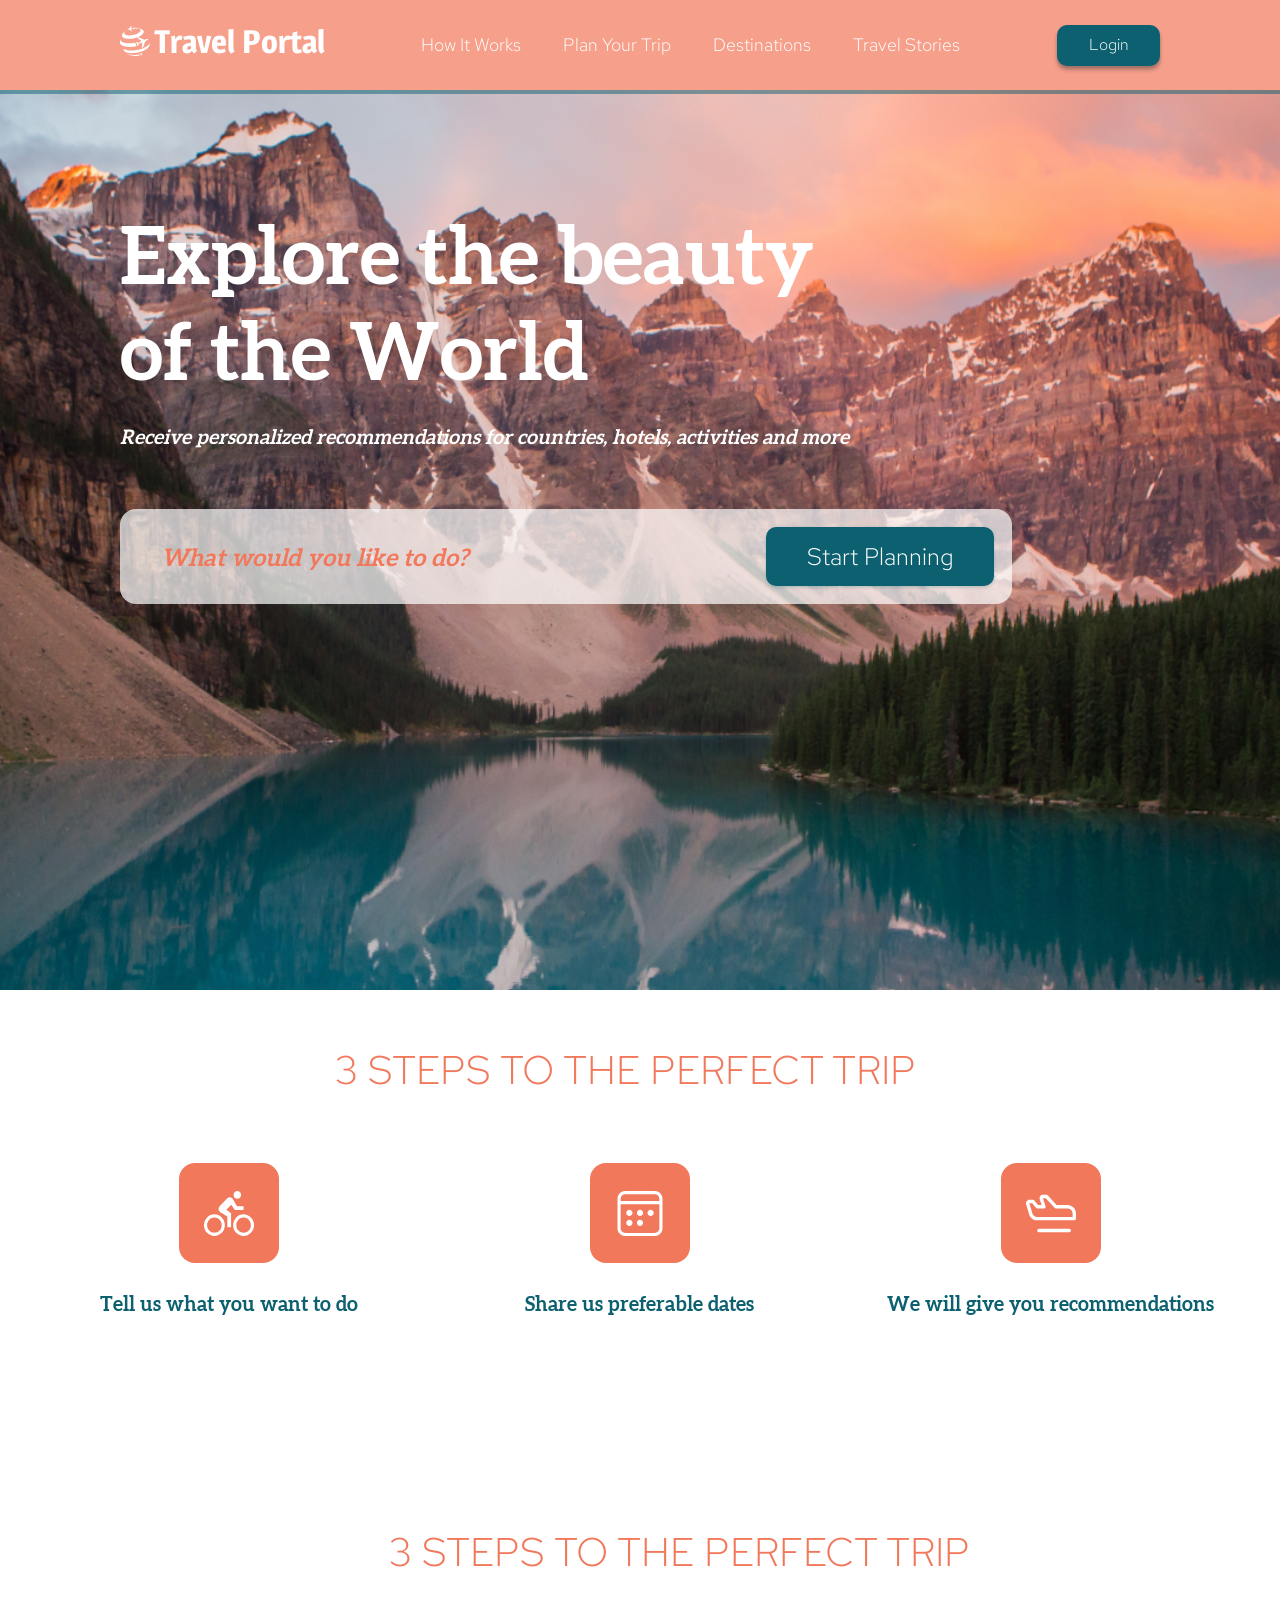
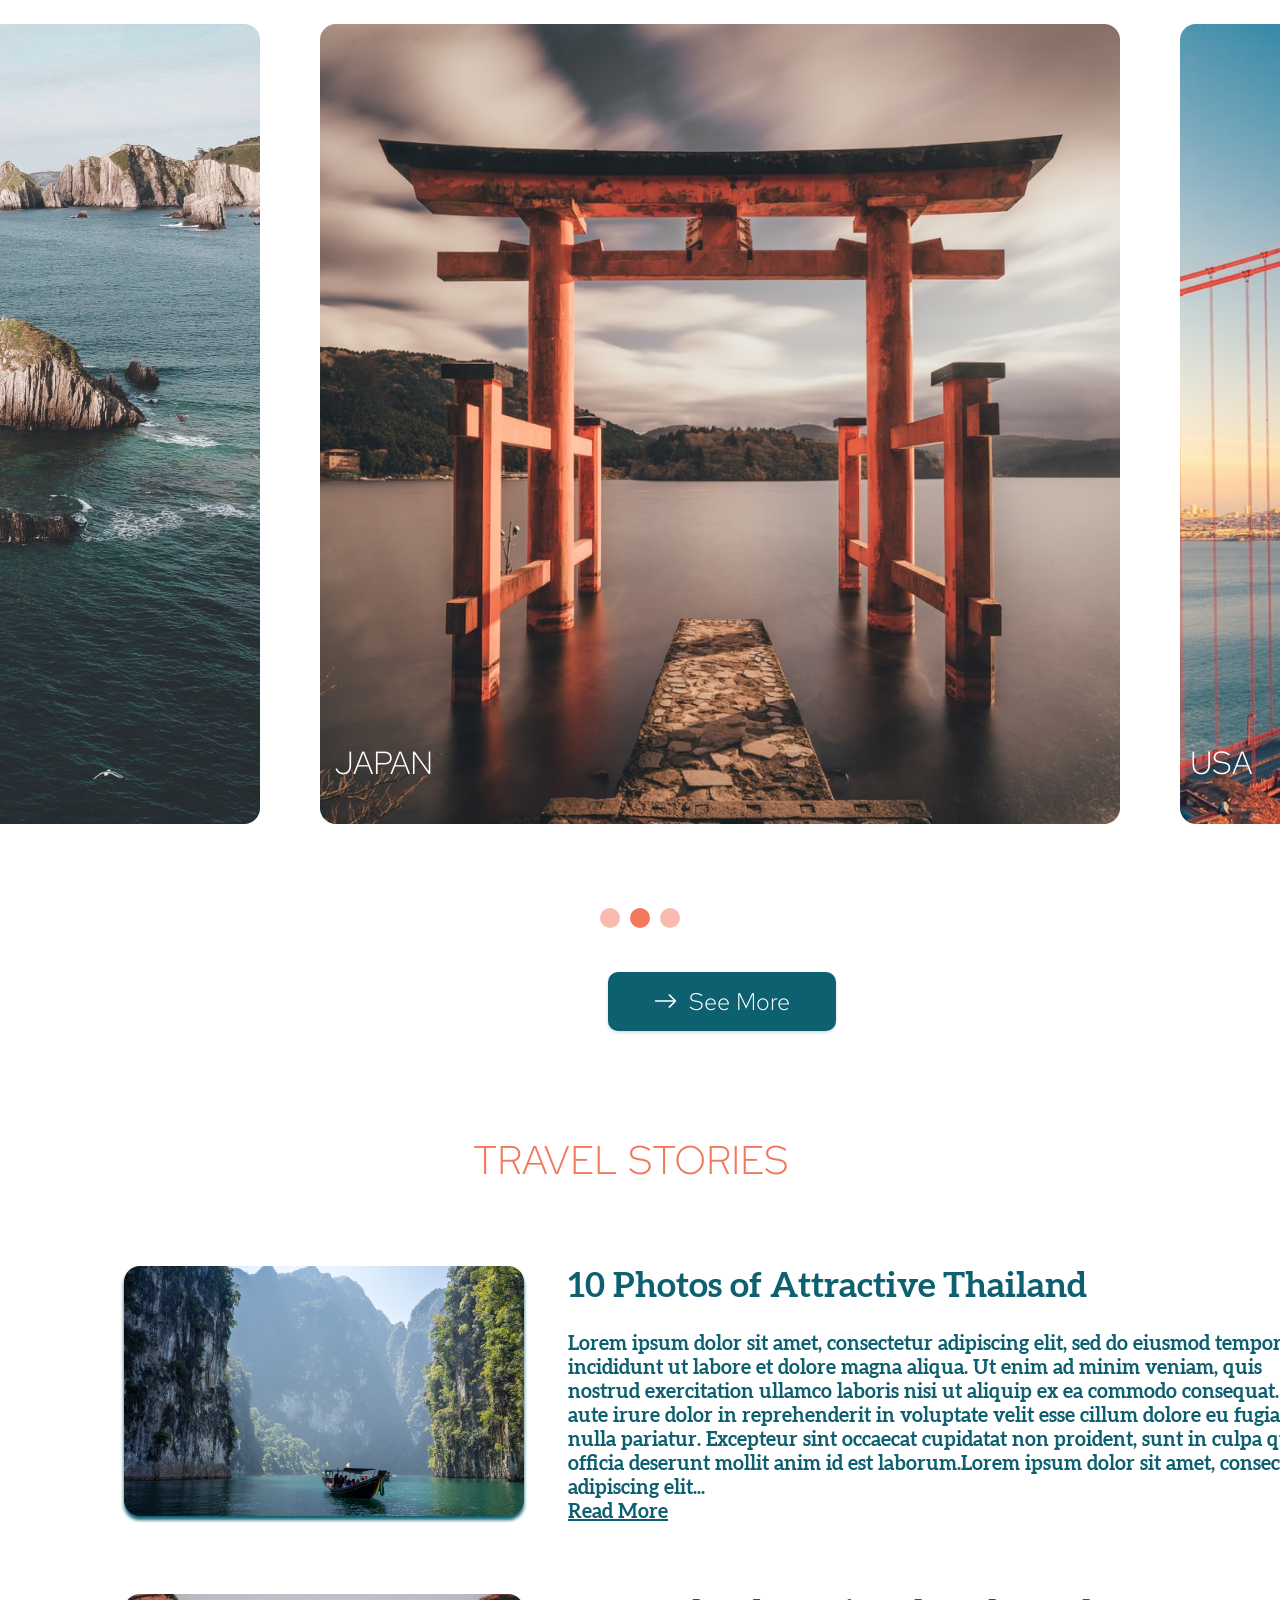
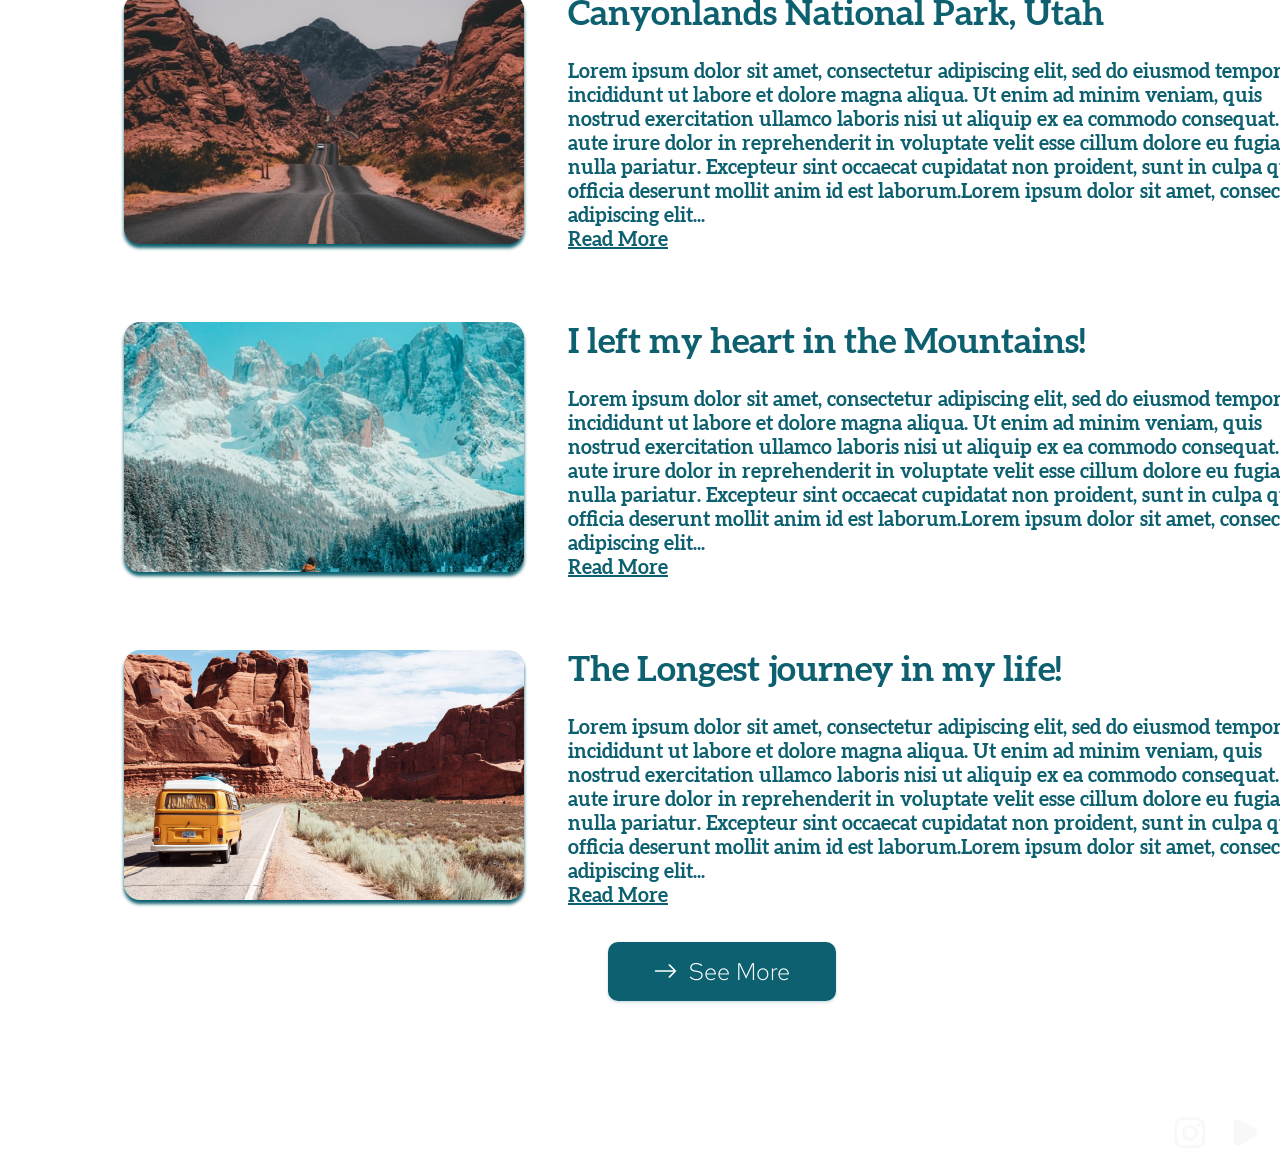
==== travel/index.html @ 7417e489 "docs: create file travel" ====
<!DOCTYPE html>
<html lang="en">

<head>
    <meta charset="UTF-8">
    <meta http-equiv="X-UA-Compatible" content="IE=edge">
    <meta name="viewport" content="width=device-width, initial-scale=1.0">
    <title>travel</title>
    <link rel="icon" href="./images/favicon.ico" type="image/x-icon">
    <link rel="stylesheet" href="./style.css">
    <script defer src="./script.js"></script>
</head>

<body>
    <header class="header">
        <div class="wrapper">
            <div class="header__wrapper">
                <div class="header__logo">
                    <a class="header__logo-link" href="/">
                        <img class="header__logo-pic" src="./images/logo.svg" alt="Travel Portal">
                        <span class="header__logo-name">Travel Portal</span>
                    </a>
                </div>

                <nav class="header__nav">
                    <ul class="header__list">
                        <li class="header__item">
                            <a class="header__link js-scroll" href="#articles">How It Works</a>
                        </li>
                        <li class="header__item">
                            <a class="header__link js-scroll" href="#locations">Plan Your Trip</a>
                        </li>
                        <li class="header__item">
                            <a class="header__link js-scroll" href="#videos">Destinations</a>
                        </li>
                        <li class="header__item">
                            <a class="header__link js-scroll" href="#sign-in">Travel Stories</a>
                        </li>
                    </ul>
                </nav>

                <div class="header__btn">
                    <button class="header__btn-login" type="submit" value="Login">Login</button>
                </div>
            </div>
        </div>
    </header>

    <main class="main">
        <section class="intro" id="sign-in">
            <div class="wrapper">
                <div class="intro__container">
                    <h1 class="intro__title">
                        Explore the beauty of the World
                    </h1>
                    <p class="intro__subtitle">
                        Receive personalized recommendations for countries, hotels, activities and more
                    </p>
                    <form class="search-form">
                        <fieldset class="serach-form__wrap">
                            <p class="search-form__info">
                                <input class="search-form__field" type="text" name="user-like-to-do"
                                    placeholder="What would you like to do?">
                                <button class="search-form__submit" type="submit">Start Planning</button>
                            </p>
                        </fieldset>
                    </form>
                </div>
            </div>
        </section>
    </main>

    <section class="steps">
        <div class="wrapper">
            <div class="steps__container">
                <h2 class="steps__title">
                    3 STEPS TO THE PERFECT TRIP
                </h2>
                <div class="steps__cards">
                    <div class="steps__card">
                        <div class="steps__card-pic">
                            <img class="steps__card-thumb" src="./images/bike.svg" alt="Tell us what you want to do">
                        </div>
                        <div class="steps__container-card-title">
                            <h3 class="steps__card-title">
                                Tell us what you want to do
                            </h3>
                        </div>
                    </div>
                    <div class="steps__card">
                        <div class="steps__card-pic">
                            <img class="steps__card-thumb" src="./images/calculator.svg"
                                alt="Share us preferable dates">
                        </div>
                        <div class="steps__container-card-title">
                            <h3 class="steps__card-title">
                                Share us preferable dates
                            </h3>
                        </div>
                    </div>
                    <div class="steps__card">
                        <div class="steps__card-pic">
                            <img class="steps__card-thumb" src="./images/airplane.svg"
                                alt="We will give you recommendations">
                        </div>
                        <div class="steps__container-card-title">
                            <h3 class="steps__card-title">
                                We will give you recommendations
                            </h3>
                        </div>
                    </div>
                </div>
            </div>
        </div>
    </section>

    <section class="destinations">
        <div class="wrapper">
            <h2 class="destinations__title">
                3 STEPS TO THE PERFECT TRIP
            </h2>
            <div class="destinations__container">
                <div class="destinations__line">
                    <div class="destinations__slide">
                        <img class="destinations__line-img" src="./images/slaid1.png">
                    </div>
                    <div class="destinations__slide active">
                        <img class="destinations__img" src="./images/slaid3.png">
                        <span class="destinations__img-JAPAN">JAPAN</span> 
                    </div>
                    <div class="destinations__slide destinations__slide-USA">
                        <span class="destinations__img-USA">USA</span> 
                        <img src="./images/slaid2.png">
                    </div>
                </div>
            </div>
            <div class="destinations__dots">
                <span class="destinations__dot"></span>
                <span class="destinations__dot destinations__dot_active"></span>
                <span class="destinations__dot"></span>
            </div>
            <button class="stories__card-btn btn" type="submit">
                <img class="stories__card-arrow" src="./images/SeeMore.svg" alt=""><span>See More</span>
            </button>
        </div>
    </section>

    <section class="stories">
        <h2 class="stories__title">
            TRAVEL STORIES
        </h2>
        <div class="wrapper-full">
            <div class="stories__container">
                <div class="stories__card">
                    <div class="stories__card-pic">
                        <img class="stories__card-thumb" src="./images/Thailand.png"
                            alt="10 Photos of Attractive Thailand">
                    </div>
                    <div class="stories__info">
                        <h3 class="stories__card-title">
                            10 Photos of Attractive Thailand
                        </h3>
                        <p class="stories__card-desc">
                            Lorem ipsum dolor sit amet, consectetur adipiscing elit, sed do eiusmod tempor
                            incididunt ut labore et dolore magna aliqua. Ut enim ad minim veniam, quis nostrud
                            exercitation ullamco laboris nisi ut aliquip ex ea commodo consequat. Duis aute
                            irure
                            dolor in reprehenderit in voluptate velit esse cillum dolore eu fugiat nulla
                            pariatur.
                            Excepteur sint occaecat cupidatat non proident, sunt in culpa qui officia deserunt
                            mollit anim id est laborum.Lorem ipsum dolor sit amet, consectetur adipiscing
                            elit...
                        </p>
                        <a class="stories__card-link"><b>Read More</b></a>
                    </div>
                </div>
                <div class="stories__card">
                    <div class="stories__card-pic">
                        <img class="stories__card-thumb" src="./images/NationalPark.png"
                            alt="Canyonlands National Park, Utah">
                    </div>
                    <div class="stories__info">
                        <h3 class="stories__card-title">
                            Canyonlands National Park, Utah
                        </h3>
                        <p class="stories__card-desc">
                            Lorem ipsum dolor sit amet, consectetur adipiscing elit, sed do eiusmod tempor
                            incididunt ut labore et dolore magna aliqua. Ut enim ad minim veniam, quis nostrud
                            exercitation ullamco laboris nisi ut aliquip ex ea commodo consequat. Duis aute
                            irure
                            dolor in reprehenderit in voluptate velit esse cillum dolore eu fugiat nulla
                            pariatur.
                            Excepteur sint occaecat cupidatat non proident, sunt in culpa qui officia deserunt
                            mollit anim id est laborum.Lorem ipsum dolor sit amet, consectetur adipiscing
                            elit...
                        </p>
                        <a class="stories__card-link"><b>Read More</b></a>
                    </div>
                </div>
                <div class="stories__card">
                    <div class="stories__card-pic">
                        <img class="stories__card-thumb" src="./images/Mountains.png"
                            alt="I left my heart in the Mountains!">
                    </div>
                    <div class="stories__info">
                        <h3 class="stories__card-title">
                            I left my heart in the Mountains!
                        </h3>
                        <p class="stories__card-desc">
                            Lorem ipsum dolor sit amet, consectetur adipiscing elit, sed do eiusmod tempor
                            incididunt ut labore et dolore magna aliqua. Ut enim ad minim veniam, quis nostrud
                            exercitation ullamco laboris nisi ut aliquip ex ea commodo consequat. Duis aute
                            irure
                            dolor in reprehenderit in voluptate velit esse cillum dolore eu fugiat nulla
                            pariatur.
                            Excepteur sint occaecat cupidatat non proident, sunt in culpa qui officia deserunt
                            mollit anim id est laborum.Lorem ipsum dolor sit amet, consectetur adipiscing
                            elit...
                        </p>
                        <a class="stories__card-link"><b>Read More</b></a>
                    </div>
                </div>
                <div class="stories__card">
                    <div class="stories__card-pic">
                        <img class="stories__card-thumb" src="./images/Journey.png"
                            alt="The Longest journey in my life!">
                    </div>
                    <div class="stories__info">
                        <h3 class="stories__card-title">
                            The Longest journey in my life!
                        </h3>
                        <p class="stories__card-desc">
                            Lorem ipsum dolor sit amet, consectetur adipiscing elit, sed do eiusmod tempor
                            incididunt ut labore et dolore magna aliqua. Ut enim ad minim veniam, quis nostrud
                            exercitation ullamco laboris nisi ut aliquip ex ea commodo consequat. Duis aute
                            irure
                            dolor in reprehenderit in voluptate velit esse cillum dolore eu fugiat nulla
                            pariatur.
                            Excepteur sint occaecat cupidatat non proident, sunt in culpa qui officia deserunt
                            mollit anim id est laborum.Lorem ipsum dolor sit amet, consectetur adipiscing
                            elit...
                        </p>
                        <a class="stories__card-link"><b>Read More</b></a>
                    </div>
                </div>
                <button class="stories__card-btn" type="submit">
                    <img class="stories__card-arrow" src="./images/SeeMore.svg" alt=""><span>See More</span>
                </button>
            </div>
            <div class="footer">
                <div class="footer__copyright">
                    <p>All Rights Reserved © Travel Portal</p>
                </div>
                <div class="footer__social">
                    <a class="footer__social-link" href="#">
                        <img class="footer__social-img" src="./images/insta.svg" alt="instagram">
                    </a>
                    <a class="footer__social-link" href="#">
                        <img class="footer__social-img" src="./images/youTube.svg" alt="instagram">
                    </a>
                    <a class="footer__social-link" href="#">
                        <img class="footer__social-img" src="./images/twitter.svg" alt="instagram">
                    </a>
                </div>
            </div>
        </div>
    </section>

</body>

</html>
---- travel/style.css ----
* {
    padding: 0;
    margin: 0;
    border: 0;
}

*,
*:before,
*:after {
    -moz-box-sizing: border-box;
    -webkit-box-sizing: border-box;
    box-sizing: border-box;
}

:focus,
:active {
    outline: none;
}

a:focus,
a:active {
    outline: none;
}

nav,
footer,
header,
aside {
    display: block;
}

html,
body {
    height: 100%;
    width: 100%;
    font-size: 100%;
    line-height: 1;
    font-size: 14px;
    -ms-text-size-adjust: 100%;
    -moz-text-size-adjust: 100%;
    -webkit-text-size-adjust: 100%;
}

input,
button,
textarea {
    font-family: inherit;
}

input::-ms-clear {
    display: none;
}

button {
    cursor: pointer;
}

button::-moz-focus-inner {
    padding: 0;
    border: 0;
}

a,
a:visited {
    text-decoration: none;
    color: inherit;
}

a:hover {
    text-decoration: none;
}

ul li {
    list-style: none;
}

img {
    vertical-align: top;
}

h1,
h2,
h3,
h4,
h5,
h6 {
    font-size: inherit;
    font-weight: inherit;
}

@font-face {
    font-family: 'Aleo';
    src: url(./fonts/Aleo.ttf);
    font-weight: normal;
    font-style: normal;
}

@font-face {
    font-family: 'Magra';
    src: url(./fonts/Magra.ttf);
    font-weight: normal;
    font-style: normal;
}

@font-face {
    font-family: 'RedHatText';
    src: url(./fonts/RedHatText.ttf);
    font-weight: normal;
    font-style: normal;
}

body {
    margin: 0 auto;
}

/* img {
    max-width: 1440px;;
    height: auto;
} */

.wrapper {
    max-width: 1440px;
    margin: 0 auto;
    min-height: 100%;
    display: flex;
    flex-direction: column;
}

.header{
    top: 0;
    left: 0;
    width: 100%;
    z-index: 999;
}

.header__wrapper{
    height: 100%;
    display: flex;
    flex-wrap: wrap;
    align-items: center;
    justify-content: space-between;
    background: rgba(242, 120, 92, 0.7);
    box-shadow: 0px 4px rgba(13, 96, 111, 0.5);
    height: 90px;
}

.header__logo {
    line-height: 31px;
    perspective: 600px;
    padding-left: 120px;
}

.header__logo-pic {
    object-fit: contain;
    max-width: 100%;
}

.header__logo-name {
    font-family: 'Magra';
    font-weight: 600;
    font-size: 32px;
    border-radius: nullpx;
    color: #FFFFFF;
}

.header__nav {
    color: #FFFFFF;
    font-size: 16px;
    line-height: 21.17px;
}

.header__list{
    display: flex;
    flex-wrap: wrap;
    gap: 42px;
}

.header__item{
    font-family: 'RedHatText';
    font-weight: 500;
    font-size: 16px;
    color: rgba(255, 255, 255, 1);
}

.header__item:last-child{
    margin-right: 0;
}

.header__link{
    width: 100%;
    height: 100%;
    font-size: 18px;
    line-height: 24px;
    color: white;
    text-decoration: none;
}

.header__btn {
    padding-right: 120px;
    font-family: 'RedHatText';
    font-weight: 500;
    font-size: 16px;
    line-height: 21.17px;
    text-align: center;
}

.header__btn-login {
    font-family: 'RedHatText';
    font-weight: 500;
    font-size: 16px;
    line-height: 21.17px;
    width: 103px;
    height: 41px;
    border-radius: 10px;
    color: #FFFFFF;
    background: #0D606F;
    box-shadow: 0px 4px 4px rgba(0, 0, 0, 0.25), 0px 2px 3px rgba(13, 96, 111, 0.16);
}

.main {
    flex: 1 1 auto; 
}

.intro {
    margin: 0 auto;
    max-width: 1440px;
    min-height: 100vh;
    background: url(./images/intro-garrett-parker.png) no-repeat center;
    background-size: cover;
}

.intro__container {
    width: 892px;
    height: 422px;
    padding-top: 122px;
    padding-left: 120px;
}

.intro__title {
    font-family: 'Aleo';
    font-weight: 700;
    font-size: 80px;
    line-height: 96px;
    color: #FFFFFF;
}

.intro__subtitle {
    font-family: 'Aleo';
    font-weight: 700;
    font-style: italic;
    font-size: 20px;
    line-height: 24px;
    color: #FFFFFF;
    max-width: 723px;
    margin-bottom: 59px;
    margin-top: 22px;
    white-space: nowrap;
}

.search-form__info {
    display: flex;
    justify-content: space-between;
    align-items: center;
    width: 892px;
    height: 95px;
    border-radius: 16px;
    background: rgba(255, 255, 255, 0.7);
}

.search-form__field{
    width: 560px;
    background-size: 22px;
    background: rgba(255, 255, 255, 0);
    margin-right: 60px;
    padding-left: 41px;
    padding-top: 32px;
    padding-bottom: 22px;
}

.search-form__field::placeholder {
    font-family: 'Aleo';
    font-style: italic;
    font-weight: 400;
    font-size: 24px;
    line-height: 29px;
    color: #F2785C;
}

.search-form__submit {
    width: 228px;
    height: 59px;
    margin-right: 18px;
    text-decoration: none;
    background: #0D606F;
    box-shadow: 0px 0px 3px rgba(13, 96, 111, 0.08), 0px 2px 3px rgba(13, 96, 111, 0.16);
    border-radius: 10px;
    font-family: 'RedHatText';
    font-style: normal;
    font-weight: 500;
    font-size: 24px;
    line-height: 32px;
    color: #FFFFFF;
}

.steps {
    margin-bottom: 131px;
    color:#F2785C;
}

.steps__container {
    margin: 0 auto;
    margin-top: 60px;
    width: 1177px;
    height: 247px;
}

.steps__title {
    width: 611px;
    height: 53px;
    margin: 0 auto;
    font-family: RedHatText;
    font-weight: 500;
    font-size: 40px;
    line-height: 53px;
    line-height: 100%;
}

.steps__cards{
    display: grid;
    grid-template-columns: repeat(3, 1fr);
    justify-items: center;
    column-gap: 55px;
    margin-top: 60px;
}

.steps__card {
    width: 100px;
    height: 100px;
    background: #F2785C;
    border-radius: 16px;
}

.steps__card-pic{
    display: flex;
    justify-content: center;
    align-items: center;
    width: 100%;
    height: 100%;
}

.steps__container-card-title {
    display: flex;
    justify-content: center;
    align-content: space-around;
}

.steps__card-thumb {
    width: 50px;
    height: 45px;
}

.steps__card-title {
    font-family: 'Aleo';
    font-style: normal;
    font-weight: 400;
    font-size: 20px;
    line-height: 24px;
    color: rgba(13, 96, 111, 1);
    margin-top: 30px;
    white-space: nowrap;
}

.destinations__title {
    width: 502px;
    height: 53px;
    margin: 0 auto;
    font-family: RedHatText;
    font-weight: 500;
    font-size: 40px;
    line-height: 53px;
    color: #F2785C;
    margin-bottom: 46px;
    margin-top: 97px;
    white-space: nowrap;
}

.destinations__container {
    width: 800px;
    height: 800px;
    margin-bottom: 84px;
}

.destinations__line {
    display: flex;
    gap: 60px;
    width: 2520px;
}

/* .destinations__slide {
    display: none;
} */

.active {
    display: block;
}

.destinations__dots {
    display: flex;
    justify-content: center;
    gap: 10px;
    width: 100%;
    margin-bottom: 40px;
    
}

.destinations__dot {
    width: 20px;
    height: 20px;
    border-radius: 50%;
    background: rgba(242, 120, 92, 0.5);
}

.destinations__dot_active {
    background:rgba(242, 120, 92, 1);
}

.destinations__slide {
    position: relative;
}

.destinations__img-JAPAN {
    position: absolute;
    font-family: 'RedHatText';
    font-style: normal;
    font-weight: 500;
    font-size: 32px;
    line-height: 42px;
    color: #FFFFFF;
    left: calc(50% - 108px/2 - 331px);
    top: calc(50% - 42px/2 + 339px);
}

.destinations__img-USA {
    position: absolute;
    font-family: 'RedHatText';
    font-style: normal;
    font-weight: 500;
    font-size: 32px;
    line-height: 42px;
    color: #FFFFFF;
    left: calc(50% - 400px + 280px);
    top: calc(50% - 42px/2 + 339px);
}


.stories {
    margin-bottom: 131px;
}

.stories__title {
    width: 335px;
    height: 53px;
    margin: 0 auto;
    font-family: RedHatText;
    font-weight: 500;
    font-size: 40px;
    line-height: 53px;
    color: #F2785C;
    margin-bottom: 40px;
}

.wrapper-full {
    object-fit: contain;
    margin: 0 auto;
    width: 1440px;
    margin-bottom: 61px;
    background: url(./images/Rectangle.png) center fixed;
}

.stories__container {
    object-fit: contain;
    margin: 0 auto;
    height: 100%;
    background: url(./images/bg.png) center fixed;
}

.stories__card {
    display: grid;
    grid-template-columns: repeat(2, 1fr);
    column-gap: 40px; 
    align-items: center;
    margin-bottom: 30px;
    margin-left: 120px;
}

.stories__card-thumb{
    margin-top: 40px;
}

.stories__info {
    width: 760px;
    margin-right: 125px;
}

.stories__card-title {
    font-family: Aleo;
    font-weight: 400;
    font-size: 35px;
    line-height: 42px;
    color: #0D606F;
    padding-bottom: 24px;
    margin-top: 40px;
}

.stories__card-desc {
    font-family: Aleo;
    font-weight: 400;
    font-size: 20px;
    line-height: 24px;
    color: #0D606F;
}

.stories__card-link{
    text-decoration-line: underline;
    font-family: Aleo;
    font-weight: 400;
    font-size: 20px;
    line-height: 24px;
    color: #0D606F;
}

.stories__card-btn {
    width: 228px;
    height: 59px;
    margin-left: 608px;
    margin-bottom: 102px;
    margin-top: 4px;
    text-decoration: none;
    background: #0D606F;
    box-shadow: 0px 0px 3px rgba(13, 96, 111, 0.08), 0px 2px 3px rgba(13, 96, 111, 0.16);
    border-radius: 10px;
    font-family: 'RedHatText';
    font-weight: 500;
    font-size: 24px;
    line-height: 32px;
    color: #FFFFFF;
}

.stories__card-arrow {
    width: 35px;
    height: 22.5px;
    padding-top: 8.75px;
    padding-right: 12.5px;
}

.footer {
    height: 60px;
    display: flex;
    justify-content: space-between;
    align-items: center;
}

.footer__copyright {
    margin: 0 auto;
    font-family: 'RedHatText';
    font-weight: 500;
    font-size: 16px;
    line-height: 21px;
    color: #FFFFFF;
}

.footer__social {
    display: flex;
    justify-content: space-between;
    align-items: center;
    gap: 24px;
    margin-right: 123px;
}

.footer__social-img {
    color: #F8F8F8;
}
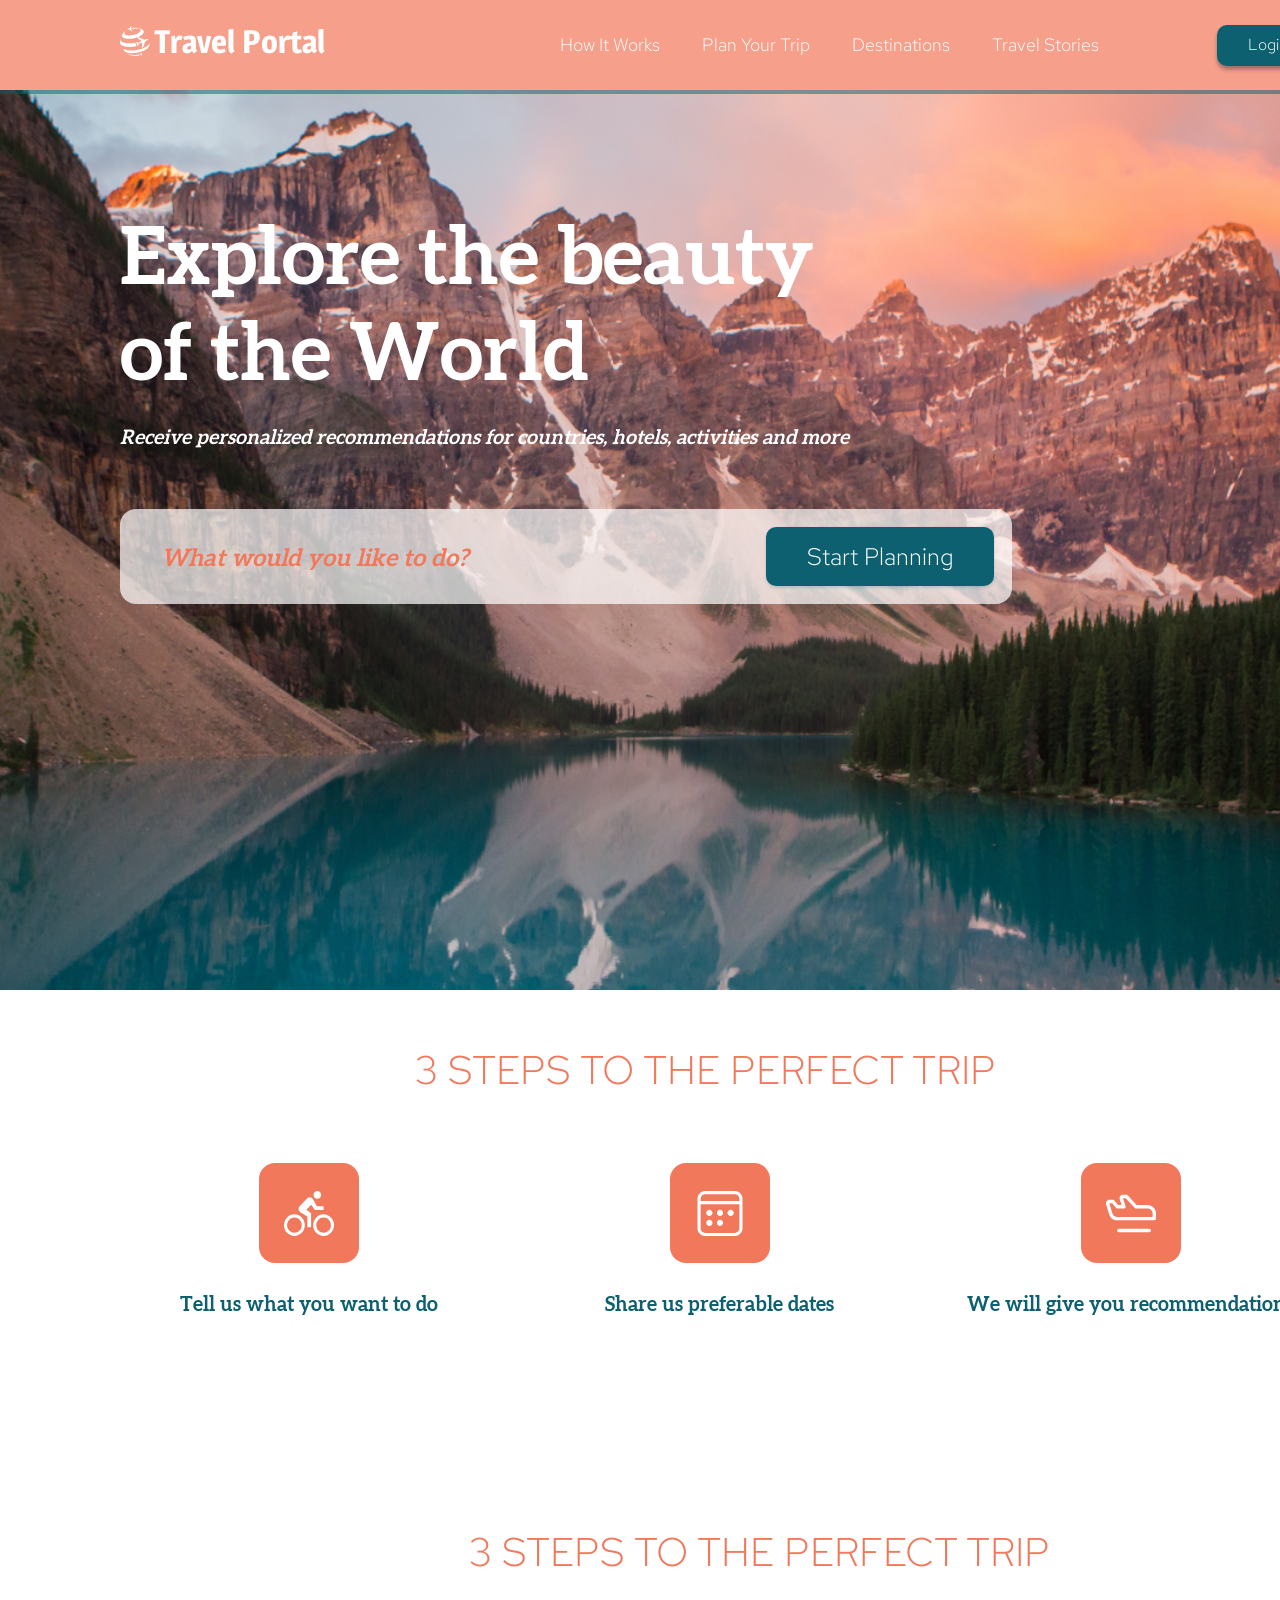
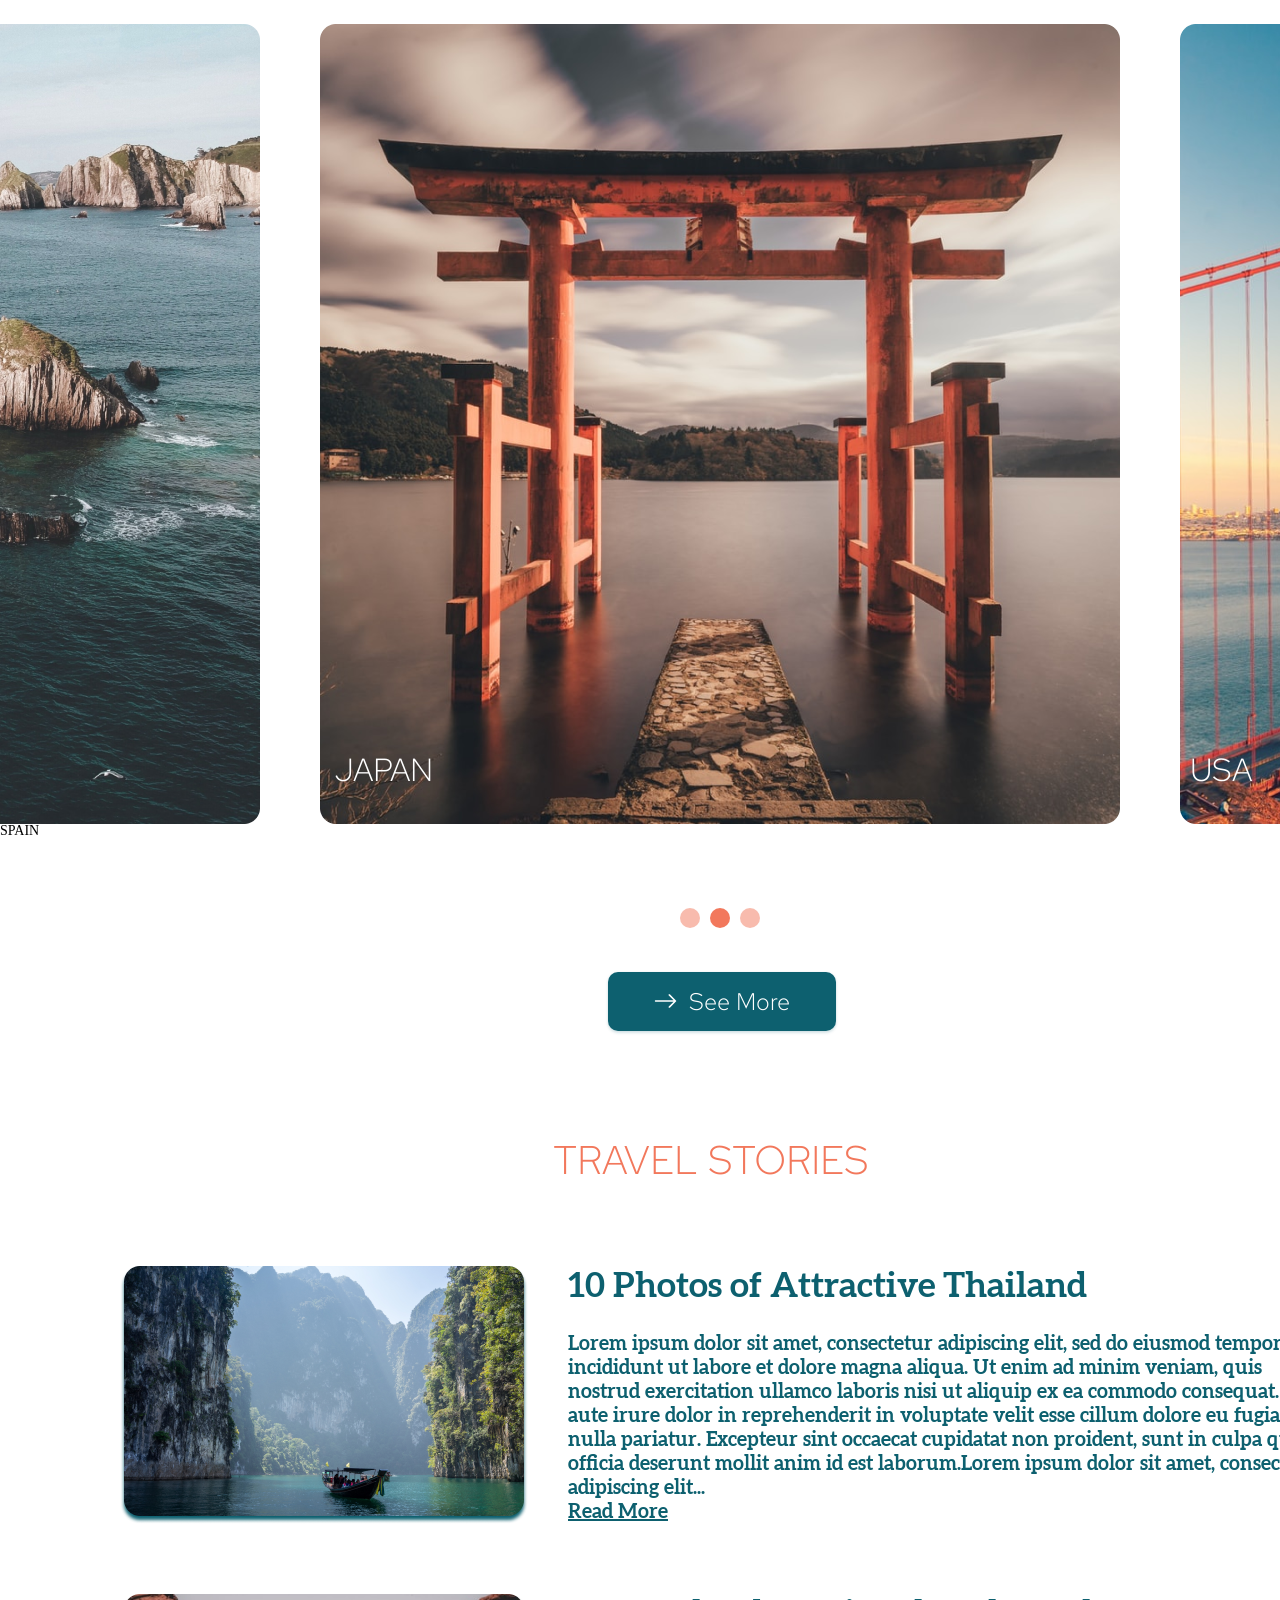
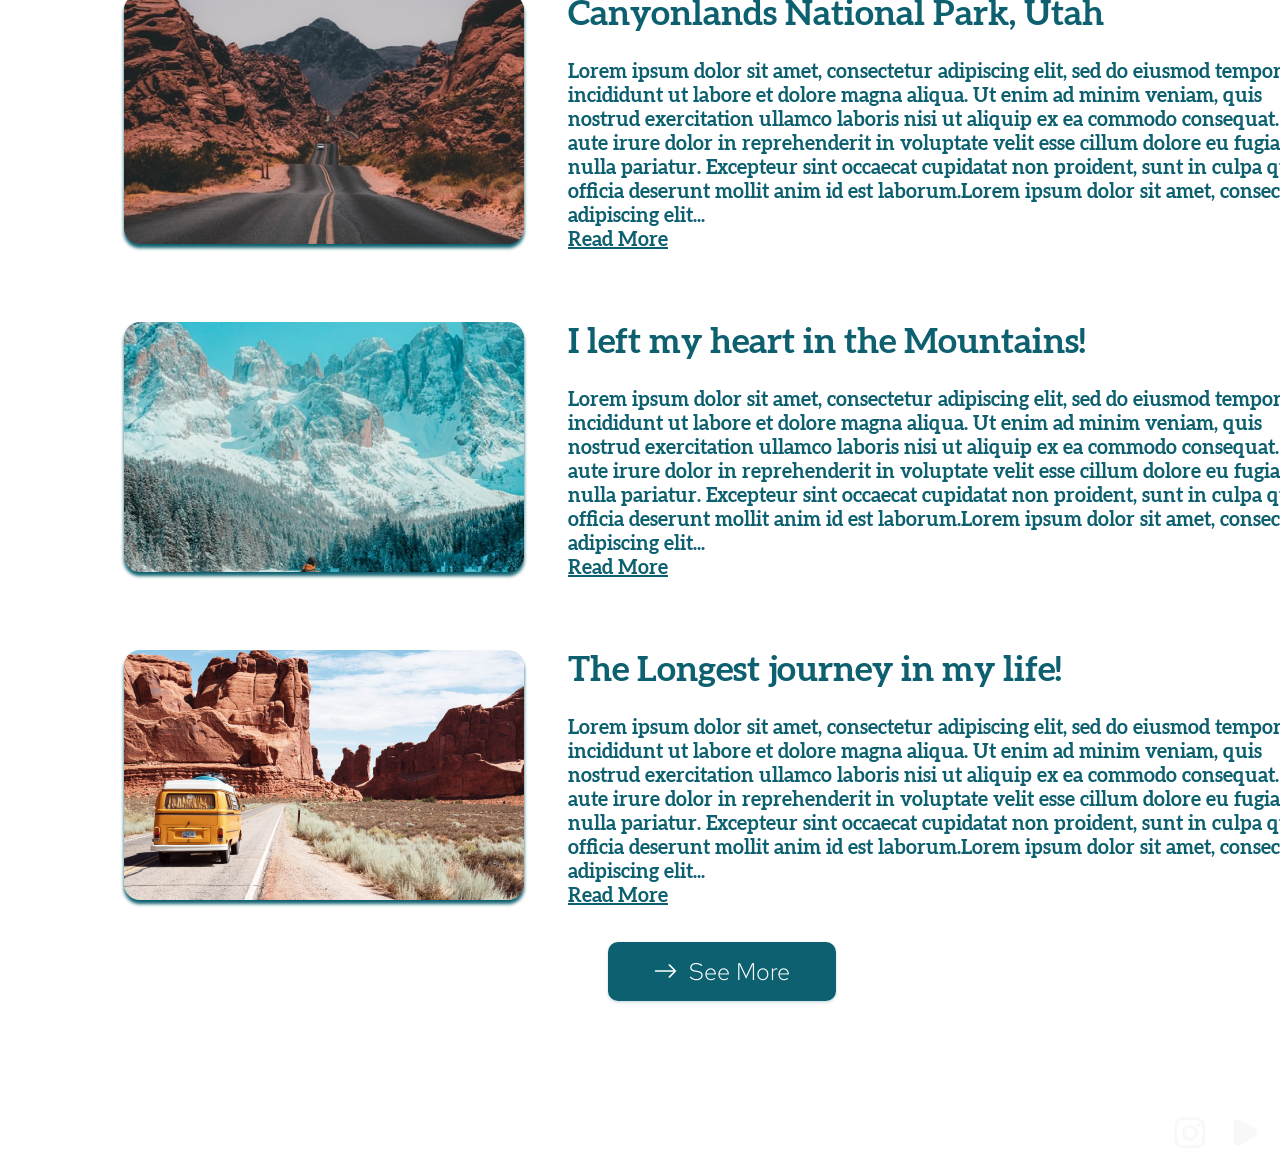
==== commit 3459595a: "feat: add adaptive layout" ====
--- a/travel/index.html
+++ b/travel/index.html
@@ -20,6 +20,14 @@
                         <img class="header__logo-pic" src="./images/logo.svg" alt="Travel Portal">
                         <span class="header__logo-name">Travel Portal</span>
                     </a>
+                </div>
+
+                <div class="container__menu-btn">
+                    <div class="menu-btn">
+                        <span></span>
+                        <span></span>
+                        <span></span>
+                    </div>
                 </div>
 
                 <nav class="header__nav">
@@ -93,7 +101,7 @@
                                 alt="Share us preferable dates">
                         </div>
                         <div class="steps__container-card-title">
-                            <h3 class="steps__card-title">
+                            <h3 class="steps__card-title steps__card-title-mobi">
                                 Share us preferable dates
                             </h3>
                         </div>
@@ -115,22 +123,27 @@
     </section>
 
     <section class="destinations">
-        <div class="wrapper">
+        <div class="wrapper wrapper__destinations">
             <h2 class="destinations__title">
                 3 STEPS TO THE PERFECT TRIP
             </h2>
             <div class="destinations__container">
                 <div class="destinations__line">
                     <div class="destinations__slide">
-                        <img class="destinations__line-img" src="./images/slaid1.png">
+                        <picture>
+                            <source class="destinations__line-img mobi__img" srcset="./images/Spain.png"
+                                media="(max-width: 390px)">
+                            <img class="destinations__line-img mobi__img" src="./images/slaid1.png">
+                            <span class="destinations__img-SPAIN">SPAIN</span>
+                        </picture>
                     </div>
                     <div class="destinations__slide active">
                         <img class="destinations__img" src="./images/slaid3.png">
-                        <span class="destinations__img-JAPAN">JAPAN</span> 
+                        <span class="destinations__img-JAPAN">JAPAN</span>
                     </div>
                     <div class="destinations__slide destinations__slide-USA">
-                        <span class="destinations__img-USA">USA</span> 
-                        <img src="./images/slaid2.png">
+                        <span class="destinations__img-USA">USA</span>
+                        <img class="destinations__img" src="./images/slaid2.png">
                     </div>
                 </div>
             </div>
@@ -243,7 +256,7 @@
                         <a class="stories__card-link"><b>Read More</b></a>
                     </div>
                 </div>
-                <button class="stories__card-btn" type="submit">
+                <button class="stories__card-btn footer__card-btn" type="submit">
                     <img class="stories__card-arrow" src="./images/SeeMore.svg" alt=""><span>See More</span>
                 </button>
             </div>
--- a/travel/style.css
+++ b/travel/style.css
@@ -109,31 +109,50 @@
     font-style: normal;
 }
 
+html {
+    width: 100%;
+    /* overflow-x: hidden; */
+} 
+
+html::-webkit-scrollbar {
+    width: 0;
+    height: 0;
+}
+
 body {
+    width: 100%;
+    min-width: 1440px;
     margin: 0 auto;
 }
-
-/* img {
-    max-width: 1440px;;
-    height: auto;
-} */
-
+@media (max-width: 390px) {
+    body {
+        width: 100%;
+        min-width: 390px;
+    }
+}
 .wrapper {
+    width: 100%;
     max-width: 1440px;
     margin: 0 auto;
     min-height: 100%;
     display: flex;
     flex-direction: column;
 }
-
-.header{
+@media (max-width: 390px) {
+    .wrapper {
+        max-width: 390px; 
+    }
+}
+.header {
     top: 0;
     left: 0;
     width: 100%;
     z-index: 999;
 }
 
-.header__wrapper{
+.menu-btn{display: none;}
+
+.header__wrapper {
     height: 100%;
     display: flex;
     flex-wrap: wrap;
@@ -143,11 +162,58 @@
     box-shadow: 0px 4px rgba(13, 96, 111, 0.5);
     height: 90px;
 }
+@media (max-width: 390px) {
+    .header__wrapper {
+        height: 0;
+        display: flex;
+        flex-wrap: wrap;
+        align-items: center;
+        justify-content: space-between;
+        background: none;
+        box-shadow: none;
+    }
+}
 
 .header__logo {
     line-height: 31px;
     perspective: 600px;
     padding-left: 120px;
+}
+@media (max-width: 390px) {
+    .header__logo {
+       margin-top: 45px;
+       margin-left: -105px;
+    }
+}
+@media (max-width: 390px) {
+        .container__menu-btn{
+            position: relative;
+            width: 100%;
+            top: -33px;
+        }
+        .menu-btn {
+            display: block;
+            width: 30px;
+            height: 30px;
+            z-index:2;
+            overflow: hidden;
+        }
+        .menu-btn span {
+            width: 26.25px;
+            height: 2.67px;
+            position: absolute;
+            top: 50%;
+            left: 355px;
+            transform: translate(-50%, -50%);
+            background-color: #FFFFFF;
+            transition: all 0.5s;
+        }
+        .menu-btn span:nth-of-type(2) {
+            top: calc(50% - 5px);
+        }
+        .menu-btn span:nth-of-type(3) {
+            top: calc(50% + 5px);
+        }
 }
 
 .header__logo-pic {
@@ -162,11 +228,21 @@
     border-radius: nullpx;
     color: #FFFFFF;
 }
+@media (max-width: 390px) {
+    .header__logo-name {
+       display: none;
+    }
+}
 
 .header__nav {
     color: #FFFFFF;
     font-size: 16px;
     line-height: 21.17px;
+}
+@media (max-width: 390px) {
+    .header__nav {
+       display: none;
+    }
 }
 
 .header__list{
@@ -203,6 +279,12 @@
     line-height: 21.17px;
     text-align: center;
 }
+@media (max-width: 390px) {
+    .header__btn {
+       display: none;
+    }
+}
+
 
 .header__btn-login {
     font-family: 'RedHatText';
@@ -235,6 +317,11 @@
     padding-top: 122px;
     padding-left: 120px;
 }
+@media (max-width: 390px) {
+    .intro__container {
+        width: 390px;
+    }
+}
 
 .intro__title {
     font-family: 'Aleo';
@@ -242,6 +329,11 @@
     font-size: 80px;
     line-height: 96px;
     color: #FFFFFF;
+}
+@media (max-width: 390px) {
+    .intro__title {
+        display: none;
+    }
 }
 
 .intro__subtitle {
@@ -256,6 +348,11 @@
     margin-top: 22px;
     white-space: nowrap;
 }
+@media (max-width: 390px) {
+    .intro__subtitle {
+        display: none;
+    }
+}
 
 .search-form__info {
     display: flex;
@@ -267,14 +364,31 @@
     background: rgba(255, 255, 255, 0.7);
 }
 
+@media (max-width: 390px) {
+    .search-form__info {
+        width: 360px;
+        height: 48px;
+        margin-left: -105px;
+        margin-top: 142px;
+    }
+}
+
 .search-form__field{
-    width: 560px;
+    width: 360px;
     background-size: 22px;
     background: rgba(255, 255, 255, 0);
     margin-right: 60px;
     padding-left: 41px;
     padding-top: 32px;
     padding-bottom: 22px;
+}
+@media (max-width: 390px) {
+    .search-form__field{
+        background-size: 22px;
+        margin-right: 15px;
+        padding-left: 16px;
+        padding-bottom: 33px; 
+    }
 }
 
 .search-form__field::placeholder {
@@ -284,6 +398,12 @@
     font-size: 24px;
     line-height: 29px;
     color: #F2785C;
+}
+@media (max-width: 390px) {
+    .search-form__field::placeholder{
+        font-size: 14px;
+        line-height: 16.8px;
+    }
 }
 
 .search-form__submit {
@@ -301,10 +421,24 @@
     line-height: 32px;
     color: #FFFFFF;
 }
+@media (max-width: 390px) {
+    .search-form__submit {
+        width: 113px;
+        height: 30px;
+        margin-right: 9px;
+        font-size: 11px;
+        line-height: 14.55px;
+    }
+}
 
 .steps {
     margin-bottom: 131px;
     color:#F2785C;
+}
+@media (max-width: 390px) {
+    .steps {
+        margin-bottom: -175px;
+    }
 }
 
 .steps__container {
@@ -313,6 +447,12 @@
     width: 1177px;
     height: 247px;
 }
+@media (max-width: 390px) {
+    .steps__container {
+        width: 390px;
+        margin-top: 20px;
+    }
+}
 
 .steps__title {
     width: 611px;
@@ -324,20 +464,39 @@
     line-height: 53px;
     line-height: 100%;
 }
-
-.steps__cards{
+@media (max-width: 390px) {
+    .steps__title{
+        width: 214px;
+        height: 19px;
+        font-size: 14px;
+        line-height: 18.52px;
+    }
+}
+
+.steps__cards {
     display: grid;
     grid-template-columns: repeat(3, 1fr);
     justify-items: center;
     column-gap: 55px;
     margin-top: 60px;
 }
+@media (max-width: 390px) {
+    .steps__cards{
+        margin-top: 20px;
+    }
+}
 
 .steps__card {
     width: 100px;
     height: 100px;
     background: #F2785C;
     border-radius: 16px;
+}
+@media (max-width: 390px) {
+    .steps__card{
+        width: 70px;
+        height: 70px;
+    }
 }
 
 .steps__card-pic{
@@ -353,10 +512,24 @@
     justify-content: center;
     align-content: space-around;
 }
+@media (max-width: 390px) {
+    .steps__container-card-title{
+        display: flex;
+        flex-wrap: wrap;
+        width: 94px;
+        height: 22px;
+    }
+}
 
 .steps__card-thumb {
     width: 50px;
     height: 45px;
+}
+@media (max-width: 390px) {
+    .steps__card-thumb{
+        width: 35px;
+        height: 31.5px;
+    }
 }
 
 .steps__card-title {
@@ -369,6 +542,14 @@
     margin-top: 30px;
     white-space: nowrap;
 }
+@media (max-width: 390px) {
+    .steps__card-title { 
+        white-space: pre-line;
+        font-size: 10px;
+        line-height: 12px;
+        margin-right: 24px;
+    }
+}
 
 .destinations__title {
     width: 502px;
@@ -383,17 +564,39 @@
     margin-top: 97px;
     white-space: nowrap;
 }
+@media (max-width: 390px) {
+    .destinations__title{
+        width: 214px;
+        height: 19px;
+        font-size: 14px;
+        line-height: 18.52px;
+    }
+}
 
 .destinations__container {
     width: 800px;
     height: 800px;
     margin-bottom: 84px;
 }
+@media (max-width: 390px) {
+    .destinations__container{
+        width: 360px;
+        height: 210px;
+        margin-bottom: -30px;
+    }
+}
 
 .destinations__line {
     display: flex;
     gap: 60px;
-    width: 2520px;
+    /* width: 2520px; */
+}
+
+@media (max-width: 390px) {
+    .wrapper__destinations{
+        width: 360px;
+        height: 410px;
+    }
 }
 
 /* .destinations__slide {
@@ -410,7 +613,13 @@
     gap: 10px;
     width: 100%;
     margin-bottom: 40px;
-    
+}
+
+@media (max-width: 390px) {
+    .destinations__dots{
+        margin-bottom: 20px;
+        z-index: 22;
+    }
 }
 
 .destinations__dot {
@@ -419,6 +628,12 @@
     border-radius: 50%;
     background: rgba(242, 120, 92, 0.5);
 }
+@media (max-width: 390px) {
+    .destinations__dot{
+        width: 8px;
+        height: 8px;
+    }
+}
 
 .destinations__dot_active {
     background:rgba(242, 120, 92, 1);
@@ -439,6 +654,17 @@
     left: calc(50% - 108px/2 - 331px);
     top: calc(50% - 42px/2 + 339px);
 }
+@media (max-width: 390px) {
+    .destinations__img-JAPAN{
+       display: none;
+    }
+}
+
+@media (max-width: 390px) {
+    .destinations__img{
+     display: none;
+    }
+}
 
 .destinations__img-USA {
     position: absolute;
@@ -451,7 +677,24 @@
     left: calc(50% - 400px + 280px);
     top: calc(50% - 42px/2 + 339px);
 }
-
+@media (max-width: 390px) {
+    .destinations__img-USA{
+        display: none;
+    }
+}
+@media (max-width: 390px) {
+    .destinations__img-SPAIN{
+        position: absolute;
+        font-family: 'RedHatText';
+        font-style: normal;
+        font-weight: 500;
+        font-size: 20px;
+        line-height: 26.46px;
+        color: #FFFFFF;
+        left: calc(50% - 60px/2 - 135px);
+        top: calc(50% - 26px/2 - 82.5px);
+    }
+}
 
 .stories {
     margin-bottom: 131px;
@@ -467,6 +710,15 @@
     line-height: 53px;
     color: #F2785C;
     margin-bottom: 40px;
+}
+@media (max-width: 390px) {
+    .stories__title{
+        width: 214px;
+        height: 19px;
+        font-size: 14px;
+        line-height: 18.52px;
+        margin-bottom: 7px;
+    }
 }
 
 .wrapper-full {
@@ -476,12 +728,22 @@
     margin-bottom: 61px;
     background: url(./images/Rectangle.png) center fixed;
 }
+@media (max-width: 390px) {
+    .wrapper-full{
+        width: 390px;
+    }
+}
 
 .stories__container {
     object-fit: contain;
     margin: 0 auto;
     height: 100%;
     background: url(./images/bg.png) center fixed;
+}
+@media (max-width: 390px) {
+    .stories__container{
+        max-width: 390px;
+    }
 }
 
 .stories__card {
@@ -492,9 +754,32 @@
     margin-bottom: 30px;
     margin-left: 120px;
 }
+@media (max-width: 390px) {
+    .stories__card{
+        display: grid;
+        grid-template-columns: repeat(2, 1fr);
+        column-gap: 10px; 
+        align-items: center;
+        margin-bottom: 30px;
+        margin-left: 5px;
+    }
+}
 
 .stories__card-thumb{
     margin-top: 40px;
+}
+@media (max-width: 390px) {
+    .stories__card-thumb{
+        width: 155px;
+        height: 130px;
+        margin-top: 40px;
+    }
+}
+
+@media (max-width: 390px) {
+    .stories__container{
+        max-width: 390px;
+    }
 }
 
 .stories__info {
@@ -511,6 +796,16 @@
     padding-bottom: 24px;
     margin-top: 40px;
 }
+@media (max-width: 390px) {
+    .stories__card-title{
+        width: 170px;
+        height: 13px;
+        font-size: 11px;
+        line-height: 13.2px;
+        padding-bottom: 17px;
+        margin-top: 20px;
+    }
+}
 
 .stories__card-desc {
     font-family: Aleo;
@@ -518,6 +813,14 @@
     font-size: 20px;
     line-height: 24px;
     color: #0D606F;
+}
+@media (max-width: 390px) {
+    .stories__card-desc{
+        width: 195px;
+        height: 125px;
+        font-size: 9px;
+        line-height: 10.8px;
+    }
 }
 
 .stories__card-link{
@@ -527,6 +830,12 @@
     font-size: 20px;
     line-height: 24px;
     color: #0D606F;
+}
+@media (max-width: 390px) {
+    .stories__card-link{
+        font-size: 9px;
+        line-height: 10.8px;
+    }
 }
 
 .stories__card-btn {
@@ -545,6 +854,17 @@
     line-height: 32px;
     color: #FFFFFF;
 }
+@media (max-width: 390px) {
+    .stories__card-btn {
+    width: 92px;
+    height: 30px;
+    margin-left: 135px;
+    margin-bottom: 13px;
+    margin-top: 4px;
+    font-size: 11px;
+    line-height: 14.55px;
+    }
+}
 
 .stories__card-arrow {
     width: 35px;
@@ -552,6 +872,14 @@
     padding-top: 8.75px;
     padding-right: 12.5px;
 }
+@media (max-width: 390px) {
+    .stories__card-arrow {
+        width: 23px;
+        height: 15.5px;
+        padding-top: 2.19px;
+        padding-right: 12.5px;
+    }
+}
 
 .footer {
     height: 60px;
@@ -567,6 +895,11 @@
     font-size: 16px;
     line-height: 21px;
     color: #FFFFFF;
+}
+@media (max-width: 390px) {
+    .footer__copyright {
+       display: none;
+    }
 }
 
 .footer__social {
@@ -576,7 +909,24 @@
     gap: 24px;
     margin-right: 123px;
 }
+@media (max-width: 390px) {
+    .footer__social {
+        display: flex;
+        justify-content: center;
+        align-items: center;
+        gap: 24px;
+        width: 100%;
+        margin-right: 0;
+    }
+}
+@media (max-width: 390px) {
+    .footer__card-btn {
+    margin-left: 135px;
+    margin-bottom: 13px;
+    }
+}
+
 
 .footer__social-img {
     color: #F8F8F8;
-}+}
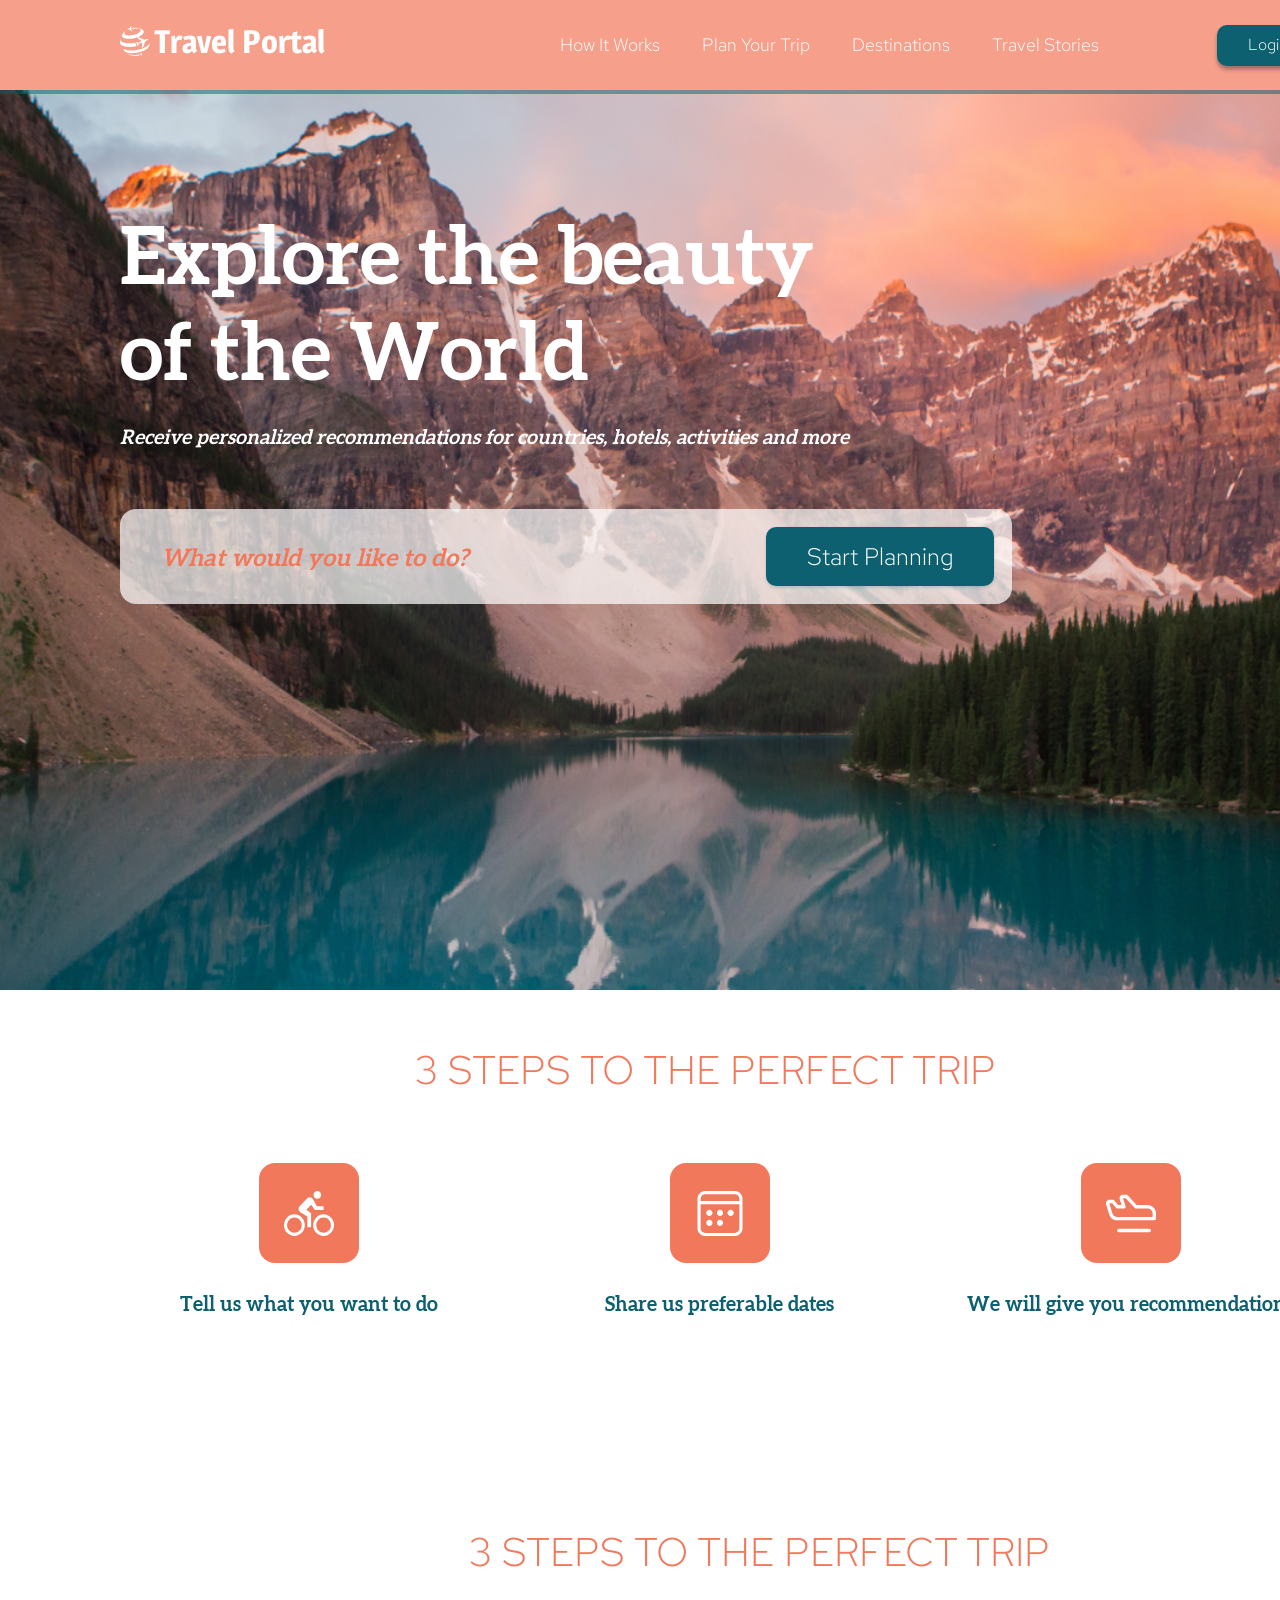
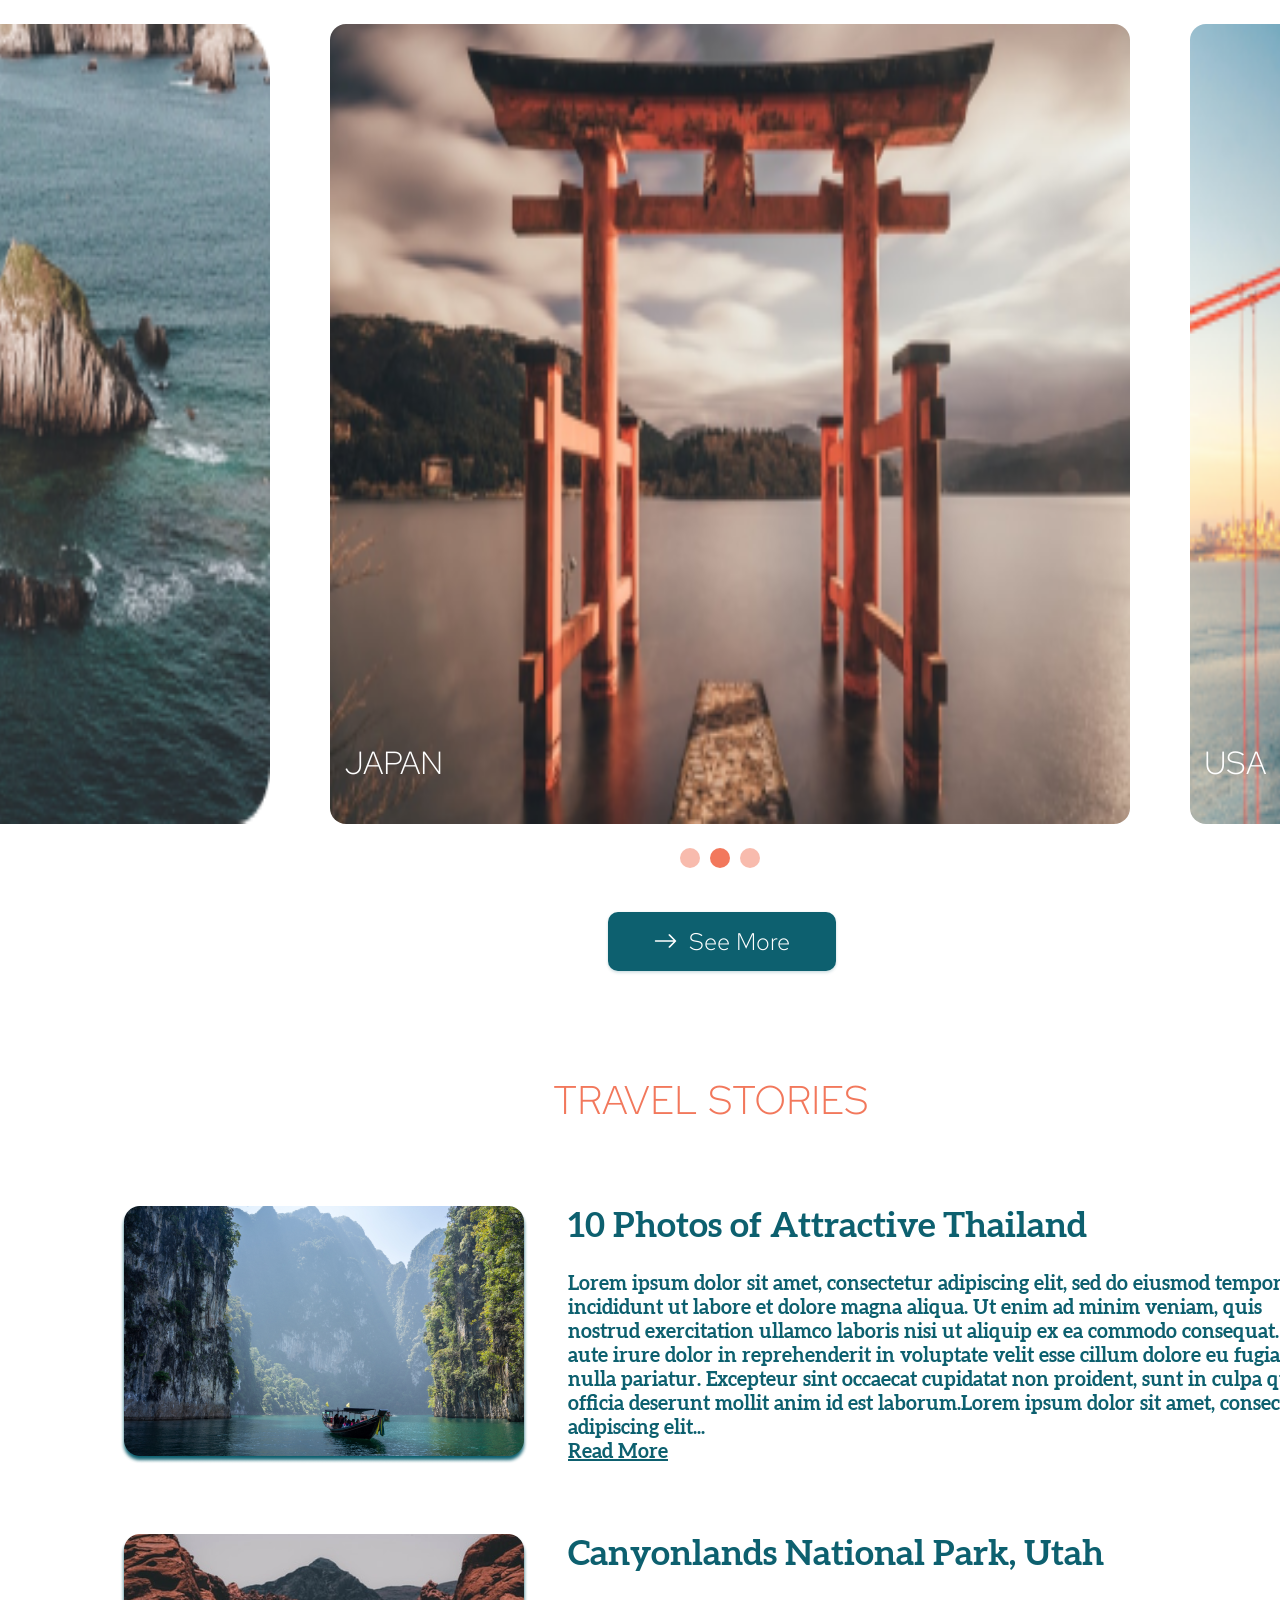
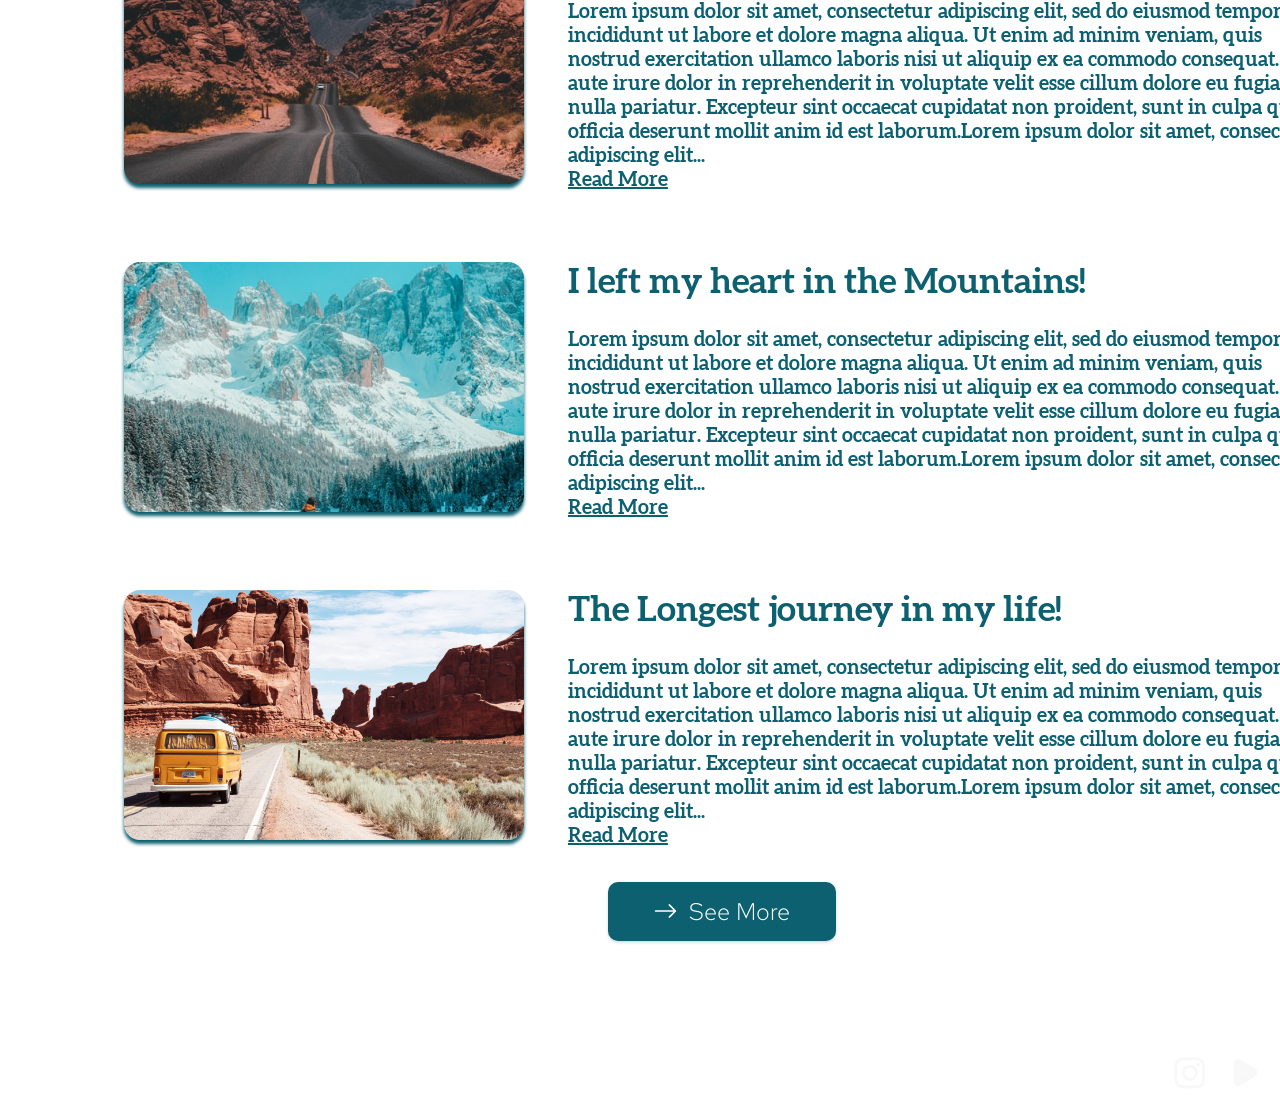
==== commit 0a02cef0: "feat: adding functionality with JavaScript" ====
--- a/travel/index.html
+++ b/travel/index.html
@@ -8,7 +8,8 @@
     <title>travel</title>
     <link rel="icon" href="./images/favicon.ico" type="image/x-icon">
     <link rel="stylesheet" href="./style.css">
-    <script defer src="./script.js"></script>
+    <script defer src="./slide.js"></script>
+    <script defer src="./popup.js"></script>
 </head>
 
 <body>
@@ -48,7 +49,7 @@
                 </nav>
 
                 <div class="header__btn">
-                    <button class="header__btn-login" type="submit" value="Login">Login</button>
+                    <a href="#popup"><button class="header__btn-login" type="submit" value="Login">Login</button></a>
                 </div>
             </div>
         </div>
@@ -133,20 +134,30 @@
                         <picture>
                             <source class="destinations__line-img mobi__img" srcset="./images/Spain.png"
                                 media="(max-width: 390px)">
-                            <img class="destinations__line-img mobi__img" src="./images/slaid1.png">
+                            <img class="destinations__line-img mobi__img" src="./images/Spain.png">
                             <span class="destinations__img-SPAIN">SPAIN</span>
                         </picture>
                     </div>
                     <div class="destinations__slide active">
-                        <img class="destinations__img" src="./images/slaid3.png">
-                        <span class="destinations__img-JAPAN">JAPAN</span>
+                        <picture>
+                            <source class="destinations__line-img mobi__img" srcset="./images/Japan.png"
+                                media="(max-width: 390px)">
+                            <img class="destinations__img mobi__img" src="./images/Japan.png">
+                            <span class="destinations__img-JAPAN">JAPAN</span>
+                        </picture>
                     </div>
                     <div class="destinations__slide destinations__slide-USA">
-                        <span class="destinations__img-USA">USA</span>
-                        <img class="destinations__img" src="./images/slaid2.png">
-                    </div>
-                </div>
-            </div>
+                        <picture>
+                            <source class="destinations__line-img mobi__img" srcset="./images/USA.png"
+                                media="(max-width: 390px)">
+                            <span class="destinations__img-USA">USA</span>
+                            <img class="destinations__img mobi__img" src="./images/USA-mobi.png">
+                        </picture>
+                    </div>
+                </div>
+            </div>
+            <button class="btn-next" type="button"><i class="left"></i></button>
+            <button class="btn-prev" type="button"><i class="right"></i></button>
             <div class="destinations__dots">
                 <span class="destinations__dot"></span>
                 <span class="destinations__dot destinations__dot_active"></span>
@@ -278,6 +289,36 @@
             </div>
         </div>
     </section>
+  
+    <div class="popup" id="popup">
+        <div class="popup__inner">
+            <a class="popup__area" href="#head"></a> 
+            <div class="popup__body">
+                <div class="popup__content">
+                    <div class="popup__title">Create account</div>
+                    <div class="popup__input">
+                        <form class="popup__input-form" name="test">
+                            <p>E-mail<br>
+                                <input class="input__email" type="email" size="54">
+                            </p>
+                            <p>Password<br>
+                                <input class="input__password" type="password" size="54">
+                            </p>
+                            <p> <input class="input__submit" type="submit" value="Sign Up"> 
+                            </p>
+                        </form>
+                        <hr align="center" size="4" width="560px"
+                            style="background:rgba(13, 96, 111, 0.5); margin: 0px 46px 20px 44px;">
+                        <div class="popup__footer">
+                            <p>Already have an account?
+                                <a class="popup__login" href="#popup">Log in</a>
+                            </p>
+                        </div>
+                    </div>
+                </div>
+            </div>
+        </div>
+    </div>
 
 </body>
 
--- a/travel/style.css
+++ b/travel/style.css
@@ -72,6 +72,10 @@
 
 ul li {
     list-style: none;
+}
+
+p {
+    text-decoration: none;
 }
 
 img {
@@ -574,22 +578,52 @@
 }
 
 .destinations__container {
-    width: 800px;
+    width: 1440px;
+    overflow: hidden;
+    margin-bottom: 84px;
+    margin: 0 auto;
+}
+@media (max-width: 390px) {
+    .destinations__container {
+        position: relative;
+        width: 360px;
+        height: 400px;
+        margin-bottom: -63px;
+    }
+}
+
+.destinations__line {
+    position: relative;
+    display: flex;
+    gap: 60px;
+    width: 2520px;
     height: 800px;
-    margin-bottom: 84px;
-}
-@media (max-width: 390px) {
-    .destinations__container{
-        width: 360px;
-        height: 210px;
-        margin-bottom: -30px;
-    }
-}
-
-.destinations__line {
-    display: flex;
-    gap: 60px;
-    /* width: 2520px; */
+    margin: 0 -530px;
+    left: 0px;
+    transition: all 3s ease 0s;
+}
+
+@media (max-width: 390px) {
+    .destinations__line {
+    object-fit: contain;
+    position: relative;
+    display: flex;
+    gap: 0px;
+    width: 1080px;
+    height: 210px;
+    margin: 0 -360px;
+    left: 0px;
+    transition: all 3s ease 0s;
+    }
+}
+
+@media (max-width: 390px) {
+    .destinations__line img {
+    object-fit: contain;
+    width: 360px;
+    height: 210px;
+    border-radius: 16px;
+    }
 }
 
 @media (max-width: 390px) {
@@ -597,14 +631,6 @@
         width: 360px;
         height: 410px;
     }
-}
-
-/* .destinations__slide {
-    display: none;
-} */
-
-.active {
-    display: block;
 }
 
 .destinations__dots {
@@ -613,6 +639,7 @@
     gap: 10px;
     width: 100%;
     margin-bottom: 40px;
+    margin-top: 24px;
 }
 
 @media (max-width: 390px) {
@@ -641,6 +668,40 @@
 
 .destinations__slide {
     position: relative;
+    width: 800px;
+    height: 800px;
+    z-index: 5;
+}
+
+@media (max-width: 390px) {
+    .destinations__slide {
+        width: 360px;
+        height: 222px;
+    }
+}
+
+.destinations__line-img {
+    width: 100%;
+    height: 100%;
+    border-radius: 16px;
+}
+
+.destinations__img {
+    width: 100%;
+    height: 100%;
+    border-radius: 16px;
+}
+
+.destinations__img-SPAIN {
+    position: absolute;
+    font-family: 'RedHatText';
+    font-style: normal;
+    font-weight: 500;
+    font-size: 32px;
+    line-height: 42px;
+    color: #FFFFFF;
+    left: calc(50% - 108px/2 - 331px);
+    top: calc(50% - 42px/2 + 339px);
 }
 
 .destinations__img-JAPAN {
@@ -656,15 +717,23 @@
 }
 @media (max-width: 390px) {
     .destinations__img-JAPAN{
-       display: none;
-    }
-}
-
-@media (max-width: 390px) {
-    .destinations__img{
-     display: none;
-    }
-}
+        position: absolute;
+        font-family: 'RedHatText';
+        font-style: normal;
+        font-weight: 500;
+        font-size: 20px;
+        line-height: 26.46px;
+        color: #FFFFFF;
+        left: calc(50% - 60px/2 - 135px);
+        top: calc(50% - 26px/2 - 82.5px);
+    }
+}
+
+/* @media (max-width: 390px) {
+    .mobi__img{
+     width: 320px;
+    }
+} */
 
 .destinations__img-USA {
     position: absolute;
@@ -674,14 +743,24 @@
     font-size: 32px;
     line-height: 42px;
     color: #FFFFFF;
-    left: calc(50% - 400px + 280px);
+    left: calc(50% - 400px + 14px);
     top: calc(50% - 42px/2 + 339px);
 }
+
 @media (max-width: 390px) {
     .destinations__img-USA{
-        display: none;
-    }
-}
+        position: absolute;
+        font-family: 'RedHatText';
+        font-style: normal;
+        font-weight: 500;
+        font-size: 20px;
+        line-height: 26.46px;
+        color: #FFFFFF;
+        left: calc(50% - 60px/2 - 135px);
+        top: calc(50% - 26px/2 - 82.5px);
+        }
+}
+
 @media (max-width: 390px) {
     .destinations__img-SPAIN{
         position: absolute;
@@ -696,8 +775,86 @@
     }
 }
 
+.btn-next {
+    position: absolute;
+    width: 500px;
+    height: 800px;;
+    left: calc(88% - 80px/2 - 320px);
+    top: calc(135% - 42px/2 + 332px);
+    background:rgb(246, 4, 97);
+    background:none;
+    z-index: 5555;
+}
+
+@media (max-width: 390px) {
+    .btn-next {
+        width: 50px;
+        height: 80px;;
+        left: calc(176% - 80px/2 - 320px);
+        top: calc(100% - 42px/2 + 340px);
+        background:rgb(246, 4, 97);
+        background:none;
+        z-index: 5555;
+        position: absolute;
+    }
+}
+
+@media (max-width: 390px) {
+    .right {
+        transform: rotate(135deg);
+    }
+}
+
+@media (max-width: 390px) {
+     i {
+        border: solid rgb(0, 0, 0);
+        display: inline-block;
+        padding: 10px;
+        border-width: 0 3px 3px 0;
+        border-color: rgba(242, 120, 92, 0.5);
+    }
+}
+
+.btn-prev {
+    position: absolute;
+    width: 500px;
+    height: 800px;
+    left: calc(18% - 80px/2 - 289px);
+    top: calc(134% - 42px/2 + 345px);;
+    background:rgb(246, 4, 97);
+    background:none;
+    z-index: 5555;
+}
+
+@media (max-width: 390px) {
+    .btn-prev {
+        width: 50px;
+        height: 80px;
+        left: calc(88% - 80px/2 - 287px);
+        top: calc(100% - 42px/2 + 340px);
+        background:rgb(246, 4, 97);
+        background:none;
+        z-index: 5555;
+        position: absolute;
+    }
+}
+
+@media (max-width: 390px) {
+    .left {
+        transform: rotate(-45deg);
+    }
+}
+
 .stories {
     margin-bottom: 131px;
+}
+
+@media (max-width: 390px) {
+    .stories {
+        font-size: 14px;
+        line-height: 18.52px;
+        margin-top: 20px;
+    }
 }
 
 .stories__title {
@@ -713,11 +870,9 @@
 }
 @media (max-width: 390px) {
     .stories__title{
-        width: 214px;
-        height: 19px;
         font-size: 14px;
         line-height: 18.52px;
-        margin-bottom: 7px;
+        margin: 0 140px -20px;
     }
 }
 
@@ -930,3 +1085,236 @@
 .footer__social-img {
     color: #F8F8F8;
 }
+
+/* -------------- popup --------------- */
+
+.popup {
+    position:fixed;
+    height: 100%;
+    width: 100%;
+    background-color: rgba(255, 255, 255, 0.275);
+    top: 0;
+    left: 0;
+    opacity: 0;
+    visibility: hidden;
+    overflow-y: auto;
+    overflow-x: hidden;
+    transition: all 0.9s ease 0s;
+}
+
+.popup__area {
+    position: absolute;
+    height: 100%;
+    width: 100%;
+    top: 0;
+    left: 0;
+}
+
+.popup:target {
+    opacity: 1;
+    visibility: visible;
+}
+
+.popup:target .popup__content {
+    transform: perspective(600px) translate(0px, 0) rotateY(0deg);
+    opacity: 1;
+}
+
+.popup__body {
+    min-height: 100vh;
+    min-width: 100vw;
+    display: flex;
+    justify-content: space-between;
+    align-items: center;
+    padding: 30px 450px;
+}
+
+.popup__head {
+    min-height: 100vh;
+    min-width: 100vw;
+    display: flex;
+    justify-content: space-between;
+    align-items: center;
+    padding: 30px 450px;
+}
+
+.popup__content {
+    display: flex;
+    flex-wrap: wrap;
+    justify-content: center;
+    align-items: center;
+    background: linear-gradient(177.09deg, #FFFFFF 6.15%, #0D606F 202.69%);
+    box-shadow: 0px 4px 4px rgba(0, 0, 0, 0.25);
+    border-radius: 16px;
+    max-width: 650px;
+    height: 436px;
+    padding: 30px;
+    position: relative;
+    transform: perspective(600px) translate(0px, -100%) rotateY(45deg);
+    opacity: 0;
+    transition: all 0.9s ease 0s;
+}
+
+.popup__title {
+    font-size: 32px;
+    font-family: 'Aleo';
+    font-weight: 700;
+    line-height: 38.4px;
+    color: #0D606F;
+    height: 38px;
+    width: 219px;
+}
+
+.popup__input {
+    padding: 30px 46px 23px 44px;
+}
+
+.popup__input p {
+    color: #0D606F;
+    padding: 0px 46px 25px 44px;
+}
+
+.popup__input-form p:last-child {
+    padding-bottom: 26px;
+}
+
+.input__social {
+    margin: 20px 45px;
+    background: #1877F2;
+    width: 560px;
+    height: 54px;
+    box-shadow: inset 0px 0px 3px rgba(13, 96, 111, 0.08), inset 0px 2px 3px rgba(13, 96, 111, 0.16);
+    border-radius: 10px;
+
+}
+
+.input__social::placeholder {
+    font-family: 'RedHatText';
+    font-style: Regular;
+    font-size: 20px;
+    line-height: 26px;
+    color: #FFFFFF;
+    background: url(./images/Facebook.png) no-repeat 164px;
+    width: auto;
+    height: auto;
+    padding-left: 202px;
+} 
+
+
+.input__social+.input__social {
+    margin-bottom: 70px;
+    background: #FFFFFF;
+}
+
+.input__social+.input__social::placeholder {
+    background: url(./images/Google.png) no-repeat 164px;
+    font-family: 'RedHatText';
+    font-style: Regular;
+    font-size: 20px;
+    line-height: 26px;
+    color: #0D606F;
+    width: auto;
+    height: auto;
+    padding-left: 202px;
+} 
+
+.input__hr-left {
+    position: absolute;
+    top: 300px;
+    left: 0px;
+}
+
+.input__hr-right {
+    position: absolute;
+    top: 300px;
+    right: 0px;
+}
+
+.input__hr-line {
+    font-family: 'Aleo';
+    font-style: Bold;
+    font-size: 20px;
+    line-height: 24px;
+    color: rgba(13, 96, 111, 0.5);
+    position: absolute;
+    top: 288px;
+}
+
+.input__email {
+    background: #FFFFFF;
+    width: 560px;
+    height: 54px;
+    box-shadow: inset 0px 0px 3px rgba(13, 96, 111, 0.08), inset 0px 2px 3px rgba(13, 96, 111, 0.16);
+    border-radius: 10px;
+    padding: 10px;
+}
+
+.input__email::placeholder {
+    padding: 10px;
+}
+
+.input__password {
+    background: #FFFFFF;
+    width: 560px;
+    height: 54px;
+    box-shadow: inset 0px 0px 3px rgba(13, 96, 111, 0.08), inset 0px 2px 3px rgba(13, 96, 111, 0.16);
+    border-radius: 10px;
+    padding: 10px;
+}
+
+.input__password::placeholder {
+    padding: 10px;
+}
+
+
+.input__submit {
+    display: flex;
+    justify-content: center;
+    align-items: center;
+    flex-direction: row;
+    width: 560px;
+    height: 54px;
+    background: #0D606F;
+    box-shadow: 0px 0px 3px rgba(13, 96, 111, 0.08), 0px 2px 3px rgba(13, 96, 111, 0.16);
+    border-radius: 10px;
+    cursor: pointer;
+}
+
+.input__submit[value="Sign Up"] {
+    font-size: 20px;
+    font-family: 'RedHatText';
+    font-weight: 400;
+    line-height: 26px;
+    color: #FFFFFF; 
+}
+
+.input__submit[value="Sign In"] {
+    font-size: 20px;
+    font-family: 'RedHatText';
+    font-weight: 400;
+    line-height: 26px;
+    color: #FFFFFF; 
+}
+
+.popup__footer {
+    display: flex;
+    justify-content: center;
+}
+
+.popup__footer p {
+    height: 18px;
+    width: 320px;
+    font-size: 15px;
+    font-family: 'Aleo';
+    font-weight: 700;
+    line-height: 18px;
+    color: rgba(13, 96, 111, 0.5);
+    text-shadow: 0px 2px 3px rgba(255, 255, 255, 0.16);
+}
+
+.popup__footer a {
+    text-decoration: underline;
+    padding-left: 2px;
+    font-weight: bold;
+    color: rgba(13, 96, 111);
+}
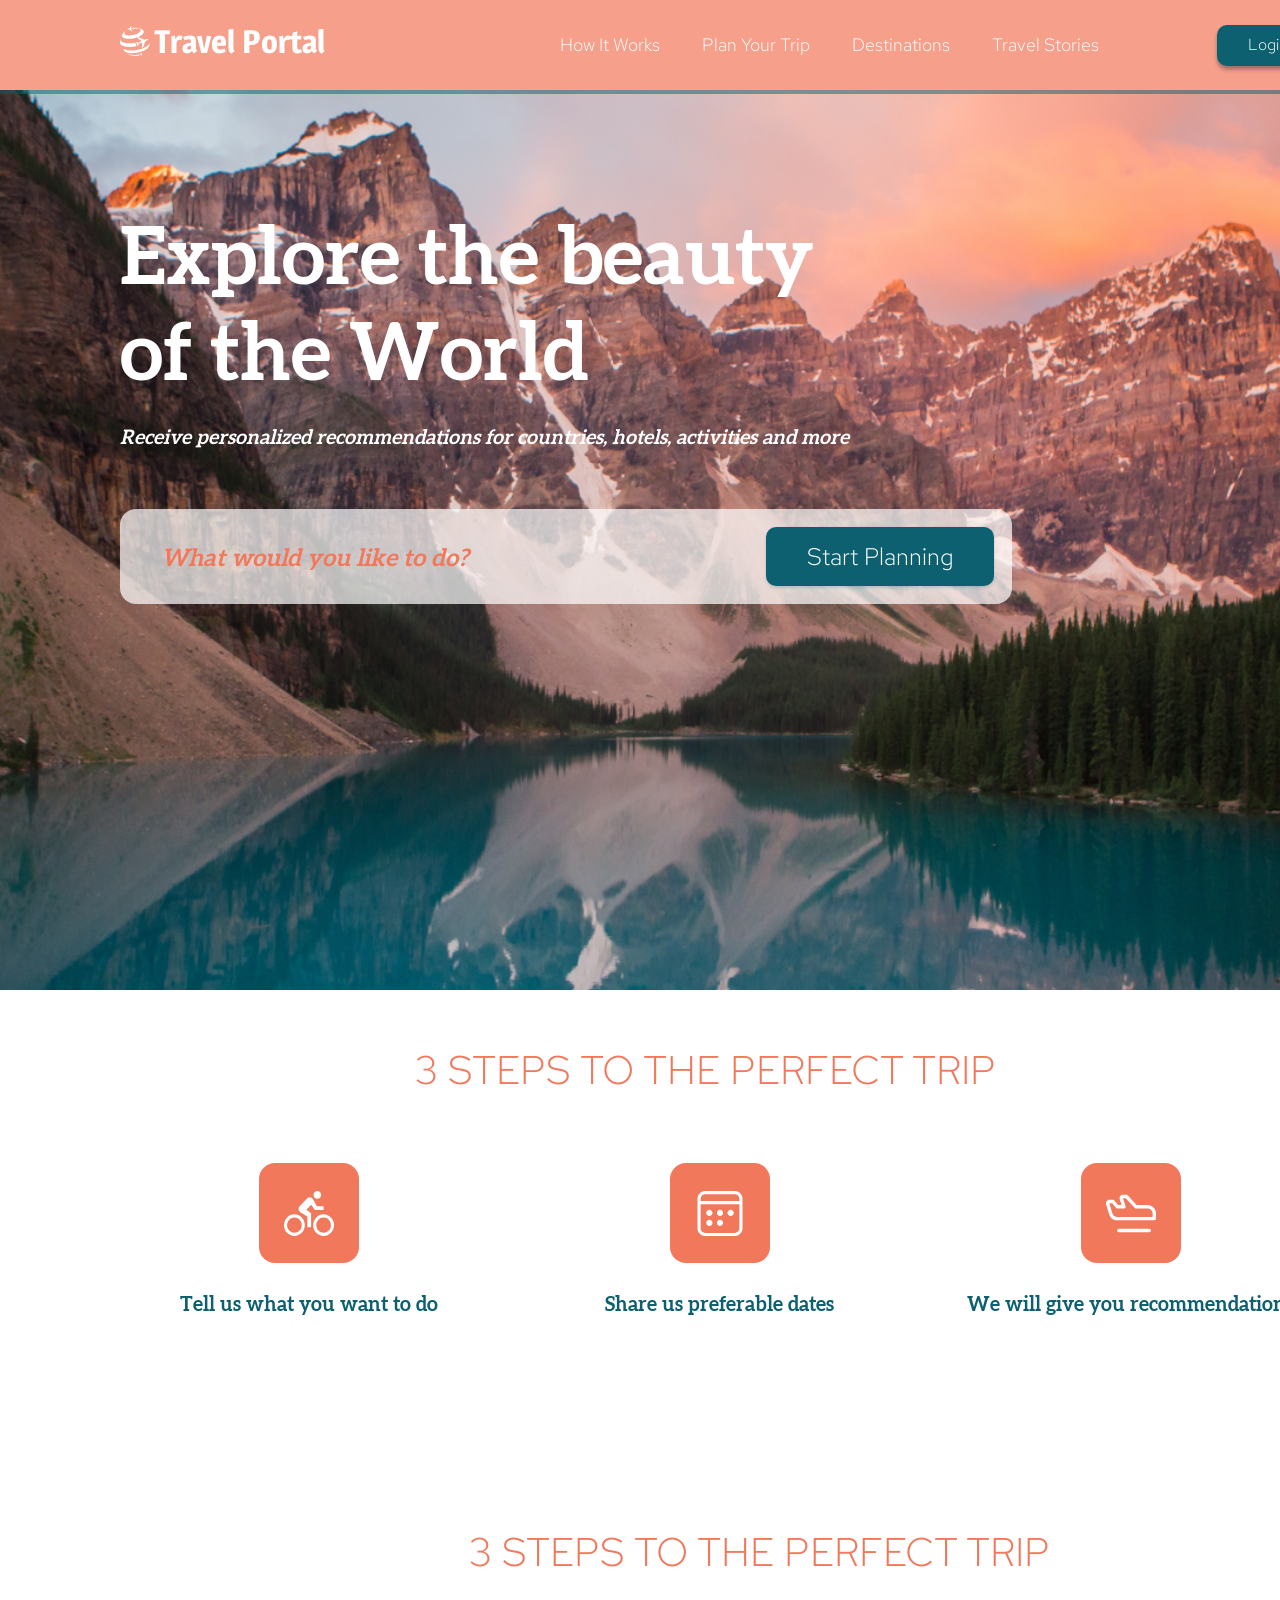
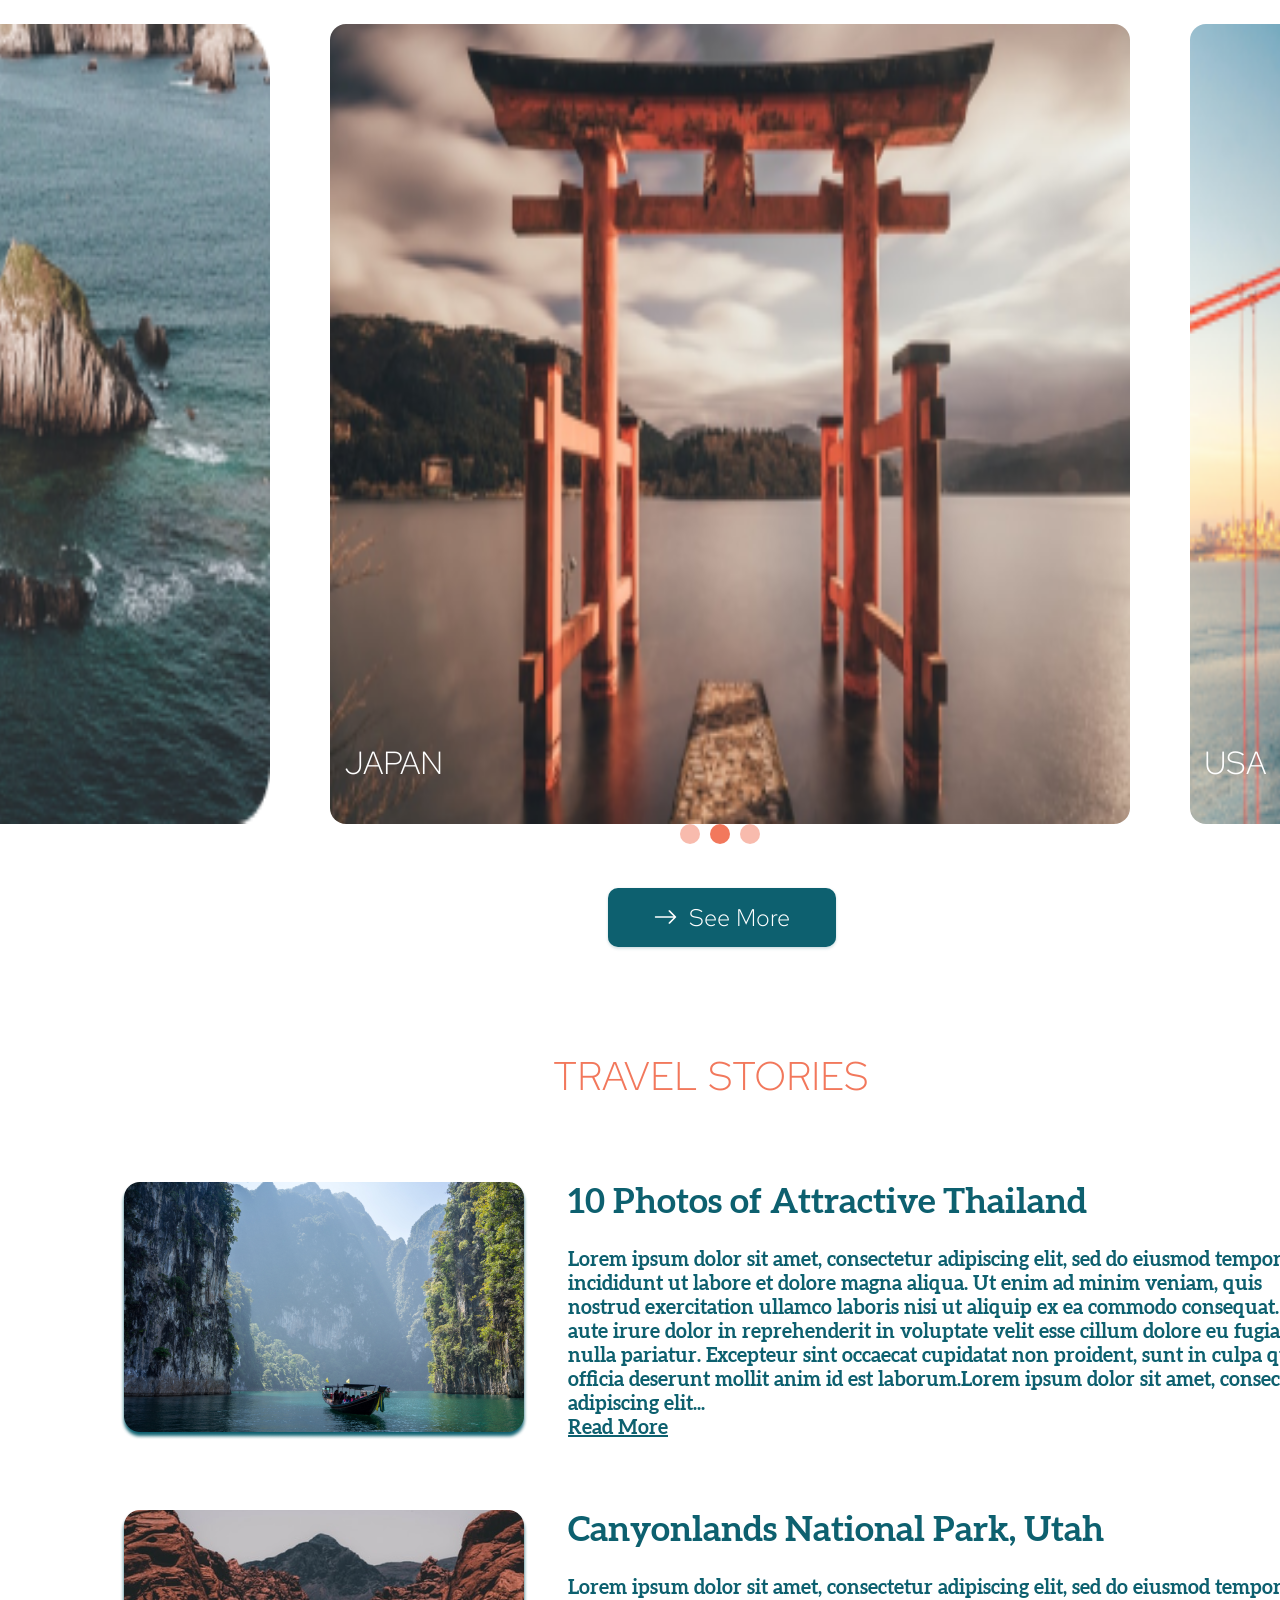
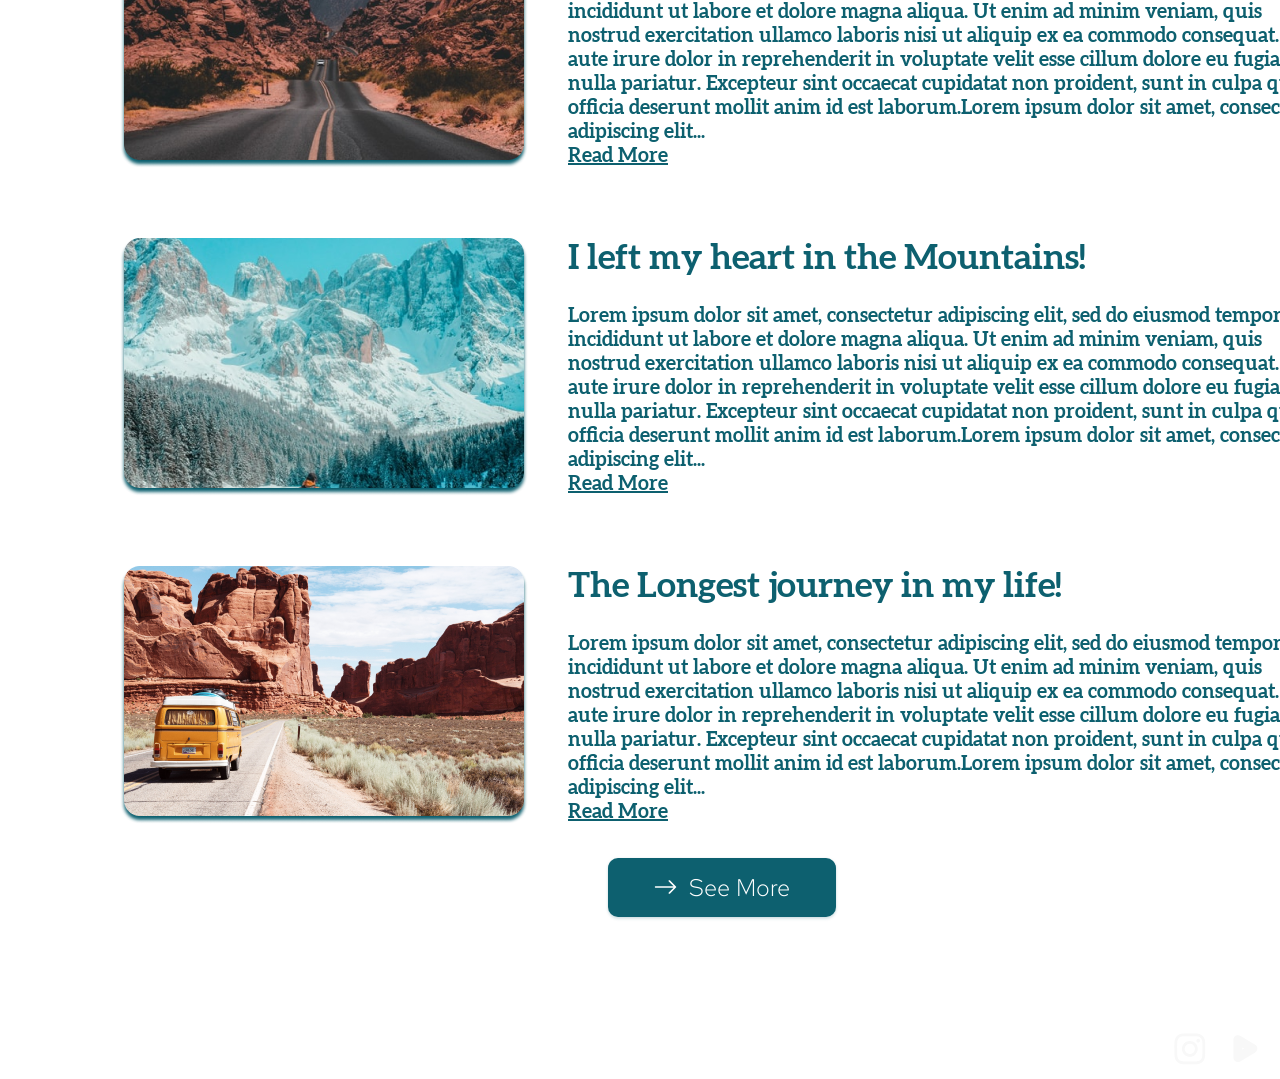
==== commit e33de502: "Merge branch 'travel' into travel-part3" ====
--- a/travel/index.html
+++ b/travel/index.html
@@ -134,11 +134,14 @@
                         <picture>
                             <source class="destinations__line-img mobi__img" srcset="./images/Spain.png"
                                 media="(max-width: 390px)">
+
                             <img class="destinations__line-img mobi__img" src="./images/Spain.png">
+
                             <span class="destinations__img-SPAIN">SPAIN</span>
                         </picture>
                     </div>
                     <div class="destinations__slide active">
+
                         <picture>
                             <source class="destinations__line-img mobi__img" srcset="./images/Japan.png"
                                 media="(max-width: 390px)">
@@ -153,6 +156,7 @@
                             <span class="destinations__img-USA">USA</span>
                             <img class="destinations__img mobi__img" src="./images/USA-mobi.png">
                         </picture>
+
                     </div>
                 </div>
             </div>
--- a/travel/style.css
+++ b/travel/style.css
@@ -591,6 +591,13 @@
         margin-bottom: -63px;
     }
 }
+@media (max-width: 390px) {
+    .destinations__container{
+        width: 360px;
+        height: 210px;
+        margin-bottom: -30px;
+    }
+}
 
 .destinations__line {
     position: relative;
@@ -603,6 +610,7 @@
     transition: all 3s ease 0s;
 }
 
+
 @media (max-width: 390px) {
     .destinations__line {
     object-fit: contain;
@@ -639,7 +647,6 @@
     gap: 10px;
     width: 100%;
     margin-bottom: 40px;
-    margin-top: 24px;
 }
 
 @media (max-width: 390px) {
@@ -1317,4 +1324,4 @@
     padding-left: 2px;
     font-weight: bold;
     color: rgba(13, 96, 111);
-}+}
